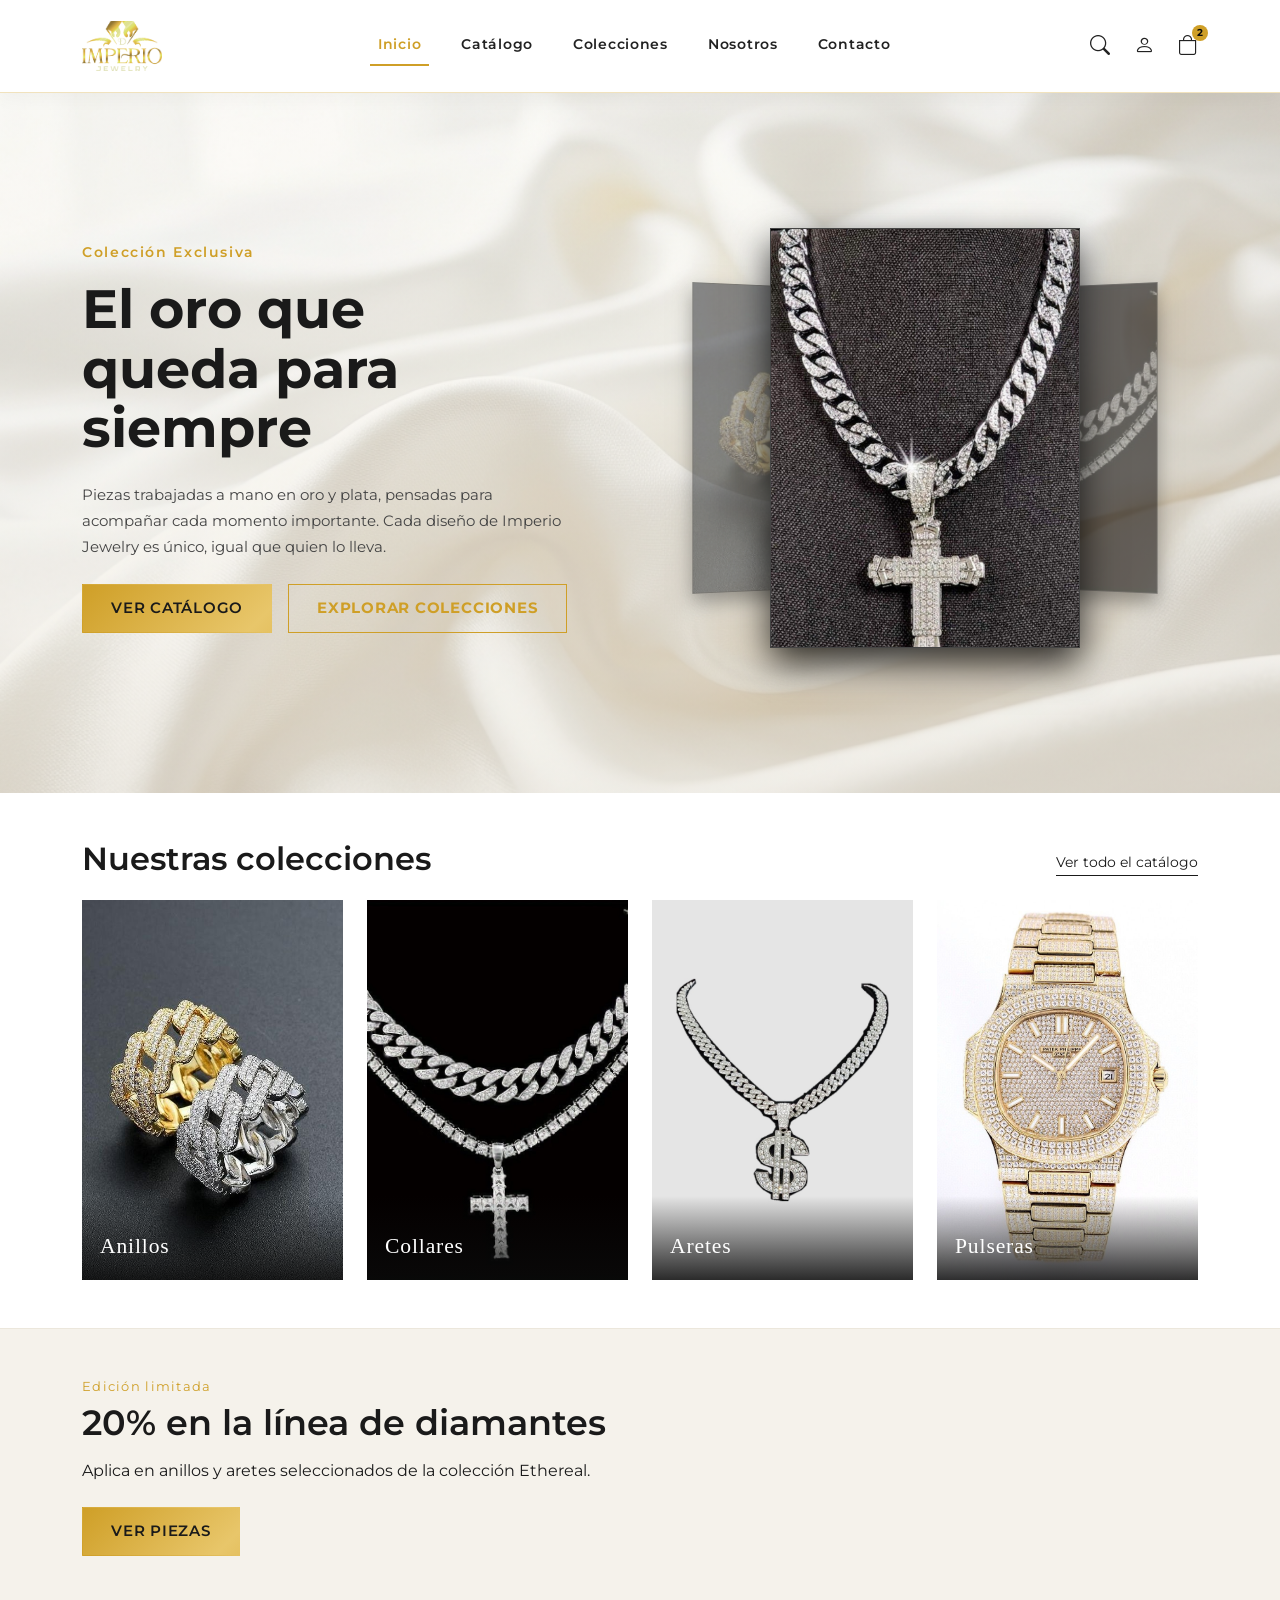
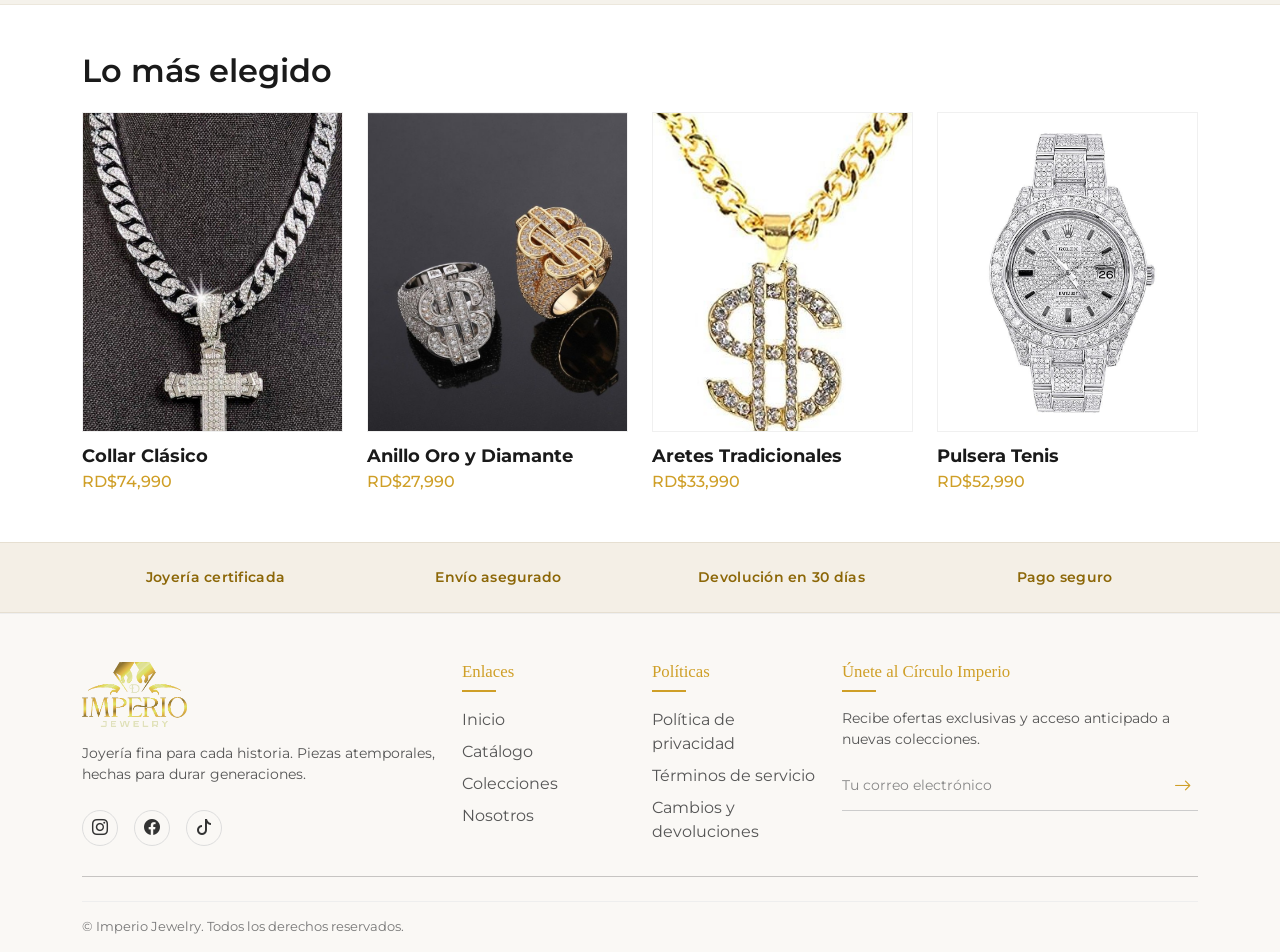
==== index.html @ 31da9b88 "Base" ====
<!DOCTYPE html>
<html lang="es">

<head>
  <meta charset="UTF-8">
  <meta name="viewport" content="width=device-width, initial-scale=1.0">
  <title>Imperio Jewelry</title>
  <link href="assets/css/lib/bootstrap/bootstrap.min.css" rel="stylesheet">
  <link href="https://cdn.jsdelivr.net/npm/bootstrap-icons@1.11.3/font/bootstrap-icons.min.css" rel="stylesheet">
  <link rel="preconnect" href="https://fonts.googleapis.com">
  <link
    href="https://fonts.googleapis.com/css2?family=Montserrat:wght@300;400;500;600&family=Playfair+Display:ital,wght@0,400;0,500;0,600;0,700;1,400;1,500;1,600&display=swap"
    rel="stylesheet">
  <link rel="stylesheet" href="css/estilos.css">
</head>

<body>

  <!-- NAVBAR -->
  <nav class="navbar navbar-expand-lg navbar-imperio py-3 fixed-top">
    <div class="container">
      <a class="navbar-brand d-flex align-items-center" href="index.html">
        <img src="img/logo-dorado.png" alt="Imperio Jewelry" class="logo-img">
      </a>
      <button class="navbar-toggler" type="button" data-bs-toggle="collapse" data-bs-target="#navImperio"
        aria-label="Abrir menú">
        <span class="navbar-toggler-icon"></span>
      </button>
      <div class="collapse navbar-collapse" id="navImperio">
        <ul class="navbar-nav mx-lg-auto gap-lg-4">
          <li class="nav-item"><a class="nav-link active" href="index.html">Inicio</a></li>
          <li class="nav-item"><a class="nav-link" href="catalogo.html">Catálogo</a></li>
          <li class="nav-item"><a class="nav-link" href="index.html#colecciones">Colecciones</a></li>
          <li class="nav-item"><a class="nav-link" href="nosotros.html">Nosotros</a></li>
          <li class="nav-item"><a class="nav-link" href="contacto.html">Contacto</a></li>
        </ul>
        <div class="d-flex align-items-center gap-4 iconos-nav mt-4 mt-lg-0">
          <a href="catalogo.html" aria-label="Buscar"><i class="bi bi-search"></i></a>
          <a href="login.html" data-bs-toggle="modal" data-bs-target="#modalCuenta" aria-label="Iniciar sesión"><i
              class="bi bi-person"></i></a>
          <a href="carrito.html" data-bs-toggle="offcanvas" data-bs-target="#offcanvasCarrito" aria-label="Carrito"
            class="position-relative">
            <i class="bi bi-bag"></i><span class="badge-carrito">2</span>
          </a>
        </div>
      </div>
    </div>
  </nav>

  <!-- HERO -->
  <header class="hero py-5">
    <div class="container">
      <div class="row align-items-center">
        <div class="col-lg-6">
          <p class="hero-eyebrow mb-3">Colección Exclusiva</p>
          <h1 class="hero-titulo mb-4">El oro que<br>queda para siempre</h1>
          <p class="hero-texto">Piezas trabajadas a mano en oro y plata, pensadas para acompañar cada momento
            importante. Cada diseño de Imperio Jewelry es único, igual que quien lo lleva.</p>
          <div class="d-flex gap-3 mt-4">
            <a href="catalogo.html" class="btn btn-imperio-dorado">Ver catálogo</a>
            <a href="#colecciones" class="btn btn-imperio-contorno">Explorar colecciones</a>
          </div>
        </div>
        <div class="col-lg-6 mt-5 mt-lg-0 text-center hero-images-wrapper">
          <img src="img/anillos-new.jpg" alt="Anillos Imperio" class="hero-img-side hero-img-left">
          <img src="img/collares-new.jpg" alt="Collares Imperio" class="hero-img-side hero-img-right">
          <img src="img/hero-new.jpg" alt="Pieza destacada Imperio Jewelry" class="hero-img-center">
        </div>
      </div>
    </div>
  </header>

  <!-- COLECCIONES -->
  <section id="colecciones" class="py-5">
    <div class="container">
      <div class="d-flex justify-content-between align-items-end mb-4 flex-wrap gap-2">
        <h2 class="titulo-seccion mb-0">Nuestras colecciones</h2>
        <a href="catalogo.html" class="enlace-ver-todo">Ver todo el catálogo</a>
      </div>
      <div class="row g-4">
        <div class="col-6 col-md-3">
          <a href="catalogo.html?categoria=anillos" class="bloque-coleccion d-block position-relative">
            <img src="img/anillos-new.jpg" alt="Anillos" class="img-fluid">
            <span>Anillos</span>
          </a>
        </div>
        <div class="col-6 col-md-3">
          <a href="catalogo.html?categoria=collares" class="bloque-coleccion d-block position-relative">
            <img src="img/collares-new.jpg" alt="Collares" class="img-fluid">
            <span>Collares</span>
          </a>
        </div>
        <div class="col-6 col-md-3">
          <a href="catalogo.html?categoria=aretes" class="bloque-coleccion d-block position-relative">
            <img src="img/aretes-new.jpg" alt="Aretes" class="img-fluid">
            <span>Aretes</span>
          </a>
        </div>
        <div class="col-6 col-md-3">
          <a href="catalogo.html?categoria=pulseras" class="bloque-coleccion d-block position-relative">
            <img src="img/pulseras-new.jpg" alt="Pulseras" class="img-fluid">
            <span>Pulseras</span>
          </a>
        </div>
      </div>
    </div>
  </section>

  <!-- BANNER OFERTA -->
  <section class="banner-oferta py-5">
    <div class="container">
      <div class="row align-items-center text-center text-lg-start">
        <div class="col-lg-7 mx-auto mx-lg-0">
          <p class="banner-eyebrow mb-2">Edición limitada</p>
          <h3 class="mb-3">20% en la línea de diamantes</h3>
          <p class="mb-4">Aplica en anillos y aretes seleccionados de la colección Ethereal.</p>
          <a href="catalogo.html?categoria=diamantes" class="btn btn-imperio-dorado">Ver piezas</a>
        </div>
      </div>
    </div>
  </section>

  <!-- DESTACADOS -->
  <section class="py-5">
    <div class="container">
      <h2 class="titulo-seccion mb-4">Lo más elegido</h2>
      <div class="row g-4">
        <div class="col-6 col-md-3">
          <a href="producto.html" class="item-producto d-block">
            <div class="item-producto-img-wrap">
              <img src="img/prod-collar-new.jpg" alt="Collar clásico" class="img-fluid">
            </div>
            <h4 class="mb-1">Collar Clásico</h4>
            <p class="precio mb-0">RD$74,990</p>
          </a>
        </div>
        <div class="col-6 col-md-3">
          <a href="producto.html" class="item-producto d-block">
            <div class="item-producto-img-wrap">
              <img src="img/prod-anillo-new.jpg" alt="Anillo oro y diamante" class="img-fluid">
            </div>
            <h4 class="mb-1">Anillo Oro y Diamante</h4>
            <p class="precio mb-0">RD$27,990</p>
          </a>
        </div>
        <div class="col-6 col-md-3">
          <a href="producto.html" class="item-producto d-block">
            <div class="item-producto-img-wrap">
              <img src="img/prod-aretes-new.jpg" alt="Aretes tradicionales" class="img-fluid">
            </div>
            <h4 class="mb-1">Aretes Tradicionales</h4>
            <p class="precio mb-0">RD$33,990</p>
          </a>
        </div>
        <div class="col-6 col-md-3">
          <a href="producto.html" class="item-producto d-block">
            <div class="item-producto-img-wrap">
              <img src="img/prod-pulsera-new.jpg" alt="Pulsera tenis" class="img-fluid">
            </div>
            <h4 class="mb-1">Pulsera Tenis</h4>
            <p class="precio mb-0">RD$52,990</p>
          </a>
        </div>
      </div>
    </div>
  </section>

  <!-- CONFIANZA -->
  <section class="franja-confianza py-4">
    <div class="container">
      <div class="row text-center g-3">
        <div class="col-6 col-md-3">Joyería certificada</div>
        <div class="col-6 col-md-3">Envío asegurado</div>
        <div class="col-6 col-md-3">Devolución en 30 días</div>
        <div class="col-6 col-md-3">Pago seguro</div>
      </div>
    </div>
  </section>

  <!-- FOOTER -->
  <footer class="pie-imperio pt-5 pb-3">
    <div class="container">
      <div class="row g-4">
        <div class="col-lg-4">
          <div class="footer-marca mb-3">
            <img src="img/logo-dorado.png" alt="Imperio Jewelry" class="footer-logo-img">
          </div>
          <p class="footer-texto">Joyería fina para cada historia. Piezas atemporales, hechas para durar generaciones.
          </p>
          <div class="d-flex gap-3 footer-redes mt-4">
            <a href="#" aria-label="Instagram"><i class="bi bi-instagram"></i></a>
            <a href="#" aria-label="Facebook"><i class="bi bi-facebook"></i></a>
            <a href="#" aria-label="TikTok"><i class="bi bi-tiktok"></i></a>
          </div>
        </div>
        <div class="col-6 col-lg-2">
          <h5>Enlaces</h5>
          <ul class="list-unstyled">
            <li class="mb-2"><a href="index.html">Inicio</a></li>
            <li class="mb-2"><a href="catalogo.html">Catálogo</a></li>
            <li class="mb-2"><a href="index.html#colecciones">Colecciones</a></li>
            <li class="mb-2"><a href="nosotros.html">Nosotros</a></li>
          </ul>
        </div>
        <div class="col-6 col-lg-2">
          <h5>Políticas</h5>
          <ul class="list-unstyled">
            <li class="mb-2"><a href="privacidad.html">Política de privacidad</a></li>
            <li class="mb-2"><a href="terminos.html">Términos de servicio</a></li>
            <li class="mb-2"><a href="cambios.html">Cambios y devoluciones</a></li>
          </ul>
        </div>
        <div class="col-lg-4">
          <h5>Únete al Círculo Imperio</h5>
          <p class="footer-texto">Recibe ofertas exclusivas y acceso anticipado a nuevas colecciones.</p>
          <form class="footer-newsletter d-flex mt-3" onsubmit="return false;">
            <input type="email" class="flex-grow-1" placeholder="Tu correo electrónico" aria-label="Correo electrónico">
            <button type="submit" aria-label="Suscribirse"><i class="bi bi-arrow-right"></i></button>
          </form>
        </div>
      </div>
      <hr class="my-4">
      <p class="footer-final mb-0">© Imperio Jewelry. Todos los derechos reservados.</p>
    </div>
  </footer>

  <!-- MODAL CUENTA DE CLIENTE -->
  <div class="modal fade modal-cuenta" id="modalCuenta" tabindex="-1" aria-labelledby="modalCuentaLabel"
    aria-hidden="true">
    <div class="modal-dialog modal-dialog-centered" style="max-width: 430px;">
      <div class="modal-content">
        <div class="modal-header d-flex justify-content-between align-items-center">
          <h5 class="titulo-cuenta" id="modalCuentaLabel">
            <i class="bi bi-person-circle me-2"></i>CUENTA DE CLIENTE
          </h5>
          <button type="button" class="btn-close" data-bs-dismiss="modal" aria-label="Cerrar"></button>
        </div>
        <div class="modal-body">
          <div class="tab-cuenta-switch">
            <button type="button" class="btn-switch active" id="tabBtnLogin"
              onclick="document.getElementById('formLogin').classList.remove('d-none'); document.getElementById('formRegistro').classList.add('d-none'); this.classList.add('active'); document.getElementById('tabBtnRegistro').classList.remove('active');">Iniciar
              Sesión</button>
            <button type="button" class="btn-switch" id="tabBtnRegistro"
              onclick="document.getElementById('formRegistro').classList.remove('d-none'); document.getElementById('formLogin').classList.add('d-none'); this.classList.add('active'); document.getElementById('tabBtnLogin').classList.remove('active');">Crear
              Cuenta</button>
          </div>

          <div id="formLogin">
            <button type="button" class="btn-google mb-3">
              <svg width="18" height="18" viewBox="0 0 24 24">
                <path fill="#4285F4"
                  d="M22.56 12.25c0-.78-.07-1.53-.2-2.25H12v4.26h5.92c-.26 1.37-1.04 2.53-2.21 3.31v2.77h3.57c2.08-1.92 3.28-4.74 3.28-8.09z" />
                <path fill="#34A853"
                  d="M12 23c2.97 0 5.46-.98 7.28-2.66l-3.57-2.77c-.98.66-2.23 1.06-3.71 1.06-2.86 0-5.29-1.93-6.16-4.53H2.18v2.84C3.99 20.53 7.7 23 12 23z" />
                <path fill="#FBBC05"
                  d="M5.84 14.09c-.22-.66-.35-1.36-.35-2.09s.13-1.43.35-2.09V7.06H2.18C1.43 8.55 1 10.22 1 12s.43 3.45 1.18 4.94l2.85-2.22.81-.63z" />
                <path fill="#EA4335"
                  d="M12 5.38c1.62 0 3.06.56 4.21 1.64l3.15-3.15C17.45 2.09 14.97 1 12 1 7.7 1 3.99 3.47 2.18 7.06l3.66 2.84c.87-2.6 3.3-4.52 6.16-4.52z" />
              </svg>
              CONTINUAR CON GOOGLE
            </button>

            <div class="divisor-cuenta">
              <span>o con tu correo electrónico</span>
            </div>

            <form onsubmit="return false;">
              <div class="mb-3">
                <label class="form-label-cuenta">Correo electrónico</label>
                <input type="email" class="input-cuenta" placeholder="ejemplo@correo.com">
              </div>
              <div class="mb-3">
                <label class="form-label-cuenta">Contraseña</label>
                <input type="password" class="input-cuenta" placeholder="Ingresa tu contraseña">
              </div>
              <div class="d-flex justify-content-between align-items-center mb-4">
                <div class="form-check">
                  <input class="form-check-input" type="checkbox" id="recordarSesion">
                  <label class="form-check-label" for="recordarSesion"
                    style="font-size: 0.8rem; color: #555;">Recordarme</label>
                </div>
                <a href="#" style="font-size: 0.8rem; color: var(--dorado);">¿Olvidaste tu contraseña?</a>
              </div>
              <button type="submit" class="btn-cuenta-accion mb-2">INICIAR SESIÓN EN MI CUENTA</button>
            </form>
          </div>

          <div id="formRegistro" class="d-none">
            <form onsubmit="return false;">
              <div class="mb-2">
                <label class="form-label-cuenta">Nombre completo</label>
                <input type="text" class="input-cuenta" placeholder="Nombre y Apellido">
              </div>
              <div class="mb-2">
                <label class="form-label-cuenta">Correo electrónico</label>
                <input type="email" class="input-cuenta" placeholder="ejemplo@correo.com">
              </div>
              <div class="mb-3">
                <label class="form-label-cuenta">Contraseña</label>
                <input type="password" class="input-cuenta" placeholder="Crea una contraseña">
              </div>
              <button type="submit" class="btn-cuenta-accion mb-2">CREAR MI CUENTA</button>
            </form>
          </div>

          <div class="aviso-login-requisito">
            <i class="bi bi-shield-check me-1 text-dark"></i>
            <strong>Acceso a pedidos:</strong> Puedes explorar el catálogo y armar tu bolsa libremente. Para confirmar y
            despachar tu pedido se requiere iniciar sesión.
          </div>
        </div>
      </div>
    </div>
  </div>

  <!-- CARRITO LATERAL -->
  <div class="offcanvas offcanvas-end offcanvas-carrito" tabindex="-1" id="offcanvasCarrito"
    aria-labelledby="offcanvasCarritoLabel">
    <div class="offcanvas-header">
      <h5 class="titulo-carrito" id="offcanvasCarritoLabel">
        <i class="bi bi-bag me-2"></i>MI BOLSA ( 2 )
      </h5>
      <button type="button" class="btn-close text-reset" data-bs-dismiss="offcanvas" aria-label="Cerrar"></button>
    </div>
    <div class="offcanvas-body">
      <div class="lista-items-carrito">
        <div class="item-carrito-fila">
          <img src="img/prod-anillo-new.jpg" alt="Anillo Hojas de Ginkgo" class="item-carrito-img">
          <div class="flex-grow-1">
            <div class="d-flex justify-content-between">
              <div class="item-carrito-categoria">Colección Real</div>
              <button class="btn-eliminar-item" aria-label="Eliminar"><i class="bi bi-trash"></i></button>
            </div>
            <div class="item-carrito-titulo">Anillo Hojas de Ginkgo</div>
            <div class="item-carrito-detalles">Talla: 7 | Oro Amarillo 18K</div>
            <div class="item-carrito-detalles">Ref: #IMP-811</div>
            <div class="d-flex justify-content-between align-items-center mt-2">
              <div class="item-carrito-precio">RD$27,990</div>
              <div class="btn-cantidad-caja">
                <button type="button">-</button>
                <span>1</span>
                <button type="button">+</button>
              </div>
            </div>
            <a href="producto.html" class="ver-detalle-enlace">👁 Ver detalles de la pieza</a>
          </div>
        </div>

        <div class="item-carrito-fila">
          <img src="img/prod-collar-new.jpg" alt="Collar Clásico" class="item-carrito-img">
          <div class="flex-grow-1">
            <div class="d-flex justify-content-between">
              <div class="item-carrito-categoria">Alta Joyería</div>
              <button class="btn-eliminar-item" aria-label="Eliminar"><i class="bi bi-trash"></i></button>
            </div>
            <div class="item-carrito-titulo">Collar Clásico</div>
            <div class="item-carrito-detalles">Largo: 45cm | Oro Amarillo 18K</div>
            <div class="item-carrito-detalles">Ref: #IMP-920</div>
            <div class="d-flex justify-content-between align-items-center mt-2">
              <div class="item-carrito-precio">RD$74,990</div>
              <div class="btn-cantidad-caja">
                <button type="button">-</button>
                <span>1</span>
                <button type="button">+</button>
              </div>
            </div>
            <a href="producto.html" class="ver-detalle-enlace">👁 Ver detalles de la pieza</a>
          </div>
        </div>
      </div>

      <div class="codigo-promo-caja">
        <input type="text" class="input-promo" placeholder="CÓDIGO DE CORTESÍA">
        <button type="button" class="btn-aplicar-promo">APLICAR</button>
      </div>

      <div class="border-top pt-3">
        <div class="resumen-totales-linea">
          <span>Subtotal</span>
          <span>RD$102,980</span>
        </div>
        <div class="resumen-totales-linea">
          <span>Envío asegurado</span>
          <span class="text-success fw-bold">Gratis</span>
        </div>
        <div class="resumen-totales-linea total-destacado">
          <span>Total</span>
          <span>RD$102,980</span>
        </div>

        <button type="button" class="btn-finalizar-pedido" data-bs-toggle="modal" data-bs-target="#modalCuenta"
          data-bs-dismiss="offcanvas">
          PROCEDER AL PEDIDO <i class="bi bi-arrow-right ms-1"></i>
        </button>
        <a href="catalogo.html" class="enlace-seguir-comprando" data-bs-dismiss="offcanvas">Continuar explorando
          piezas</a>
      </div>
    </div>
  </div>

  <script src="assets/js/lib/bootstrap/bootstrap.bundle.min.js"></script>
</body>

</html>
---- css/estilos.css ----
:root {
  --negro: #1a1a1a;
  --negro-suave: #2b2b2b;
  --dorado: #cf9f27;
  --dorado-claro: #d4af37;
  --blanco: #ffffff;
  --hueso: #f5f2eb;
  --gris-texto: #555555;
}

* {
  box-sizing: border-box;
}
body {
  font-family: 'Montserrat', sans-serif;
  color: var(--negro);
  background: #ffffff;
}

h1,
h2,
h3,
h4,
.marca-nombre,
.hero-titulo {
  color: #1a1a1a;
  font-size: clamp(2.1rem, 5vw, 3.4rem);
  line-height: 1.1;
  font-weight: 700;
  margin-bottom: 22px;
}

a {
  text-decoration: none;
}

/* Navbar Elegante Texturizado */
.navbar-imperio {
  background: #ffffff;
  padding: 10px 0;
  border-bottom: 1px solid rgba(207, 159, 39, 0.3);
  box-shadow: 0 4px 20px rgba(0, 0, 0, 0.04);
  position: fixed;
  top: 0;
  left: 0;
  right: 0;
  z-index: 1030;
}

.navbar-brand {
  display: flex;
  align-items: center;
  gap: 10px;
}

/* Logo Image Styling */
.logo-img {
  height: 50px;
  width: auto;
  object-fit: contain;
  filter: sepia(100%) hue-rotate(5deg) saturate(280%) brightness(0.93) contrast(88%);
}

.logo-img:hover {
  transform: scale(1.05);
}

.footer-logo-img {
  height: 65px;
  width: auto;
  object-fit: contain;
  filter: sepia(100%) hue-rotate(5deg) saturate(280%) brightness(0.93) contrast(88%);
}

.navbar-nav .nav-link {
  color: #222222;
  font-size: 0.9rem;
  font-weight: 600;
  letter-spacing: 0.05em;
}

.navbar-nav .nav-link.active,
.navbar-nav .nav-link:hover {
  color: var(--dorado);
  border-bottom: 2px solid var(--dorado);
}

.iconos-nav a {
  color: #222222;
  font-size: 1.25rem;
  position: relative;
  display: inline-flex;
}

.iconos-nav a:hover {
  color: var(--dorado);
}

.badge-carrito {
  position: absolute;
  top: -6px;
  right: -10px;
  background: var(--dorado);
  color: #0a0a0a;
  font-size: 0.6rem;
  font-weight: 700;
  border-radius: 50%;
  width: 16px;
  height: 16px;
  display: flex;
  align-items: center;
  justify-content: center;
}

.navbar-toggler {
  border-color: rgba(201, 162, 76, 0.4);
}

.navbar-toggler-icon {
  filter: invert(1);
}

/*  navbar fijo */
body {
  padding-top: 82px;
}

/* Hero */
.hero {
  background: #f6f3ed;
  background-image: linear-gradient(rgba(248, 245, 238, 0.45), rgba(240, 235, 224, 0.65)), url('../img/light_silk_bg.png');
  background-size: cover;
  background-position: center;
  color: #1a1a1a;
  padding: clamp(75px, 9.5vw, 115px) 0;
  min-height: 79vh;
  display: flex;
  align-items: center;
}

.hero-eyebrow {
  color: #cf9f27;
  letter-spacing: 0.12em;
  font-weight: 600;
  font-size: 0.85rem;
  margin-bottom: 14px;
}

.hero-titulo {
  color: #1a1a1a;
  font-size: clamp(2.1rem, 5vw, 3.4rem);
  line-height: 1.1;
  font-weight: 700;
  margin-bottom: 22px;
}

.hero-texto {
  color: #444444;
  max-width: 480px;
  line-height: 1.7;
  font-size: 0.95rem;
}

.hero-images-wrapper {
  position: relative;
  height: 480px;
  display: flex;
  align-items: center;
  justify-content: center;
  perspective: 1200px;
}

.hero-img-center {
  width: 100%;
  max-width: 310px;
  height: 420px;
  object-fit: cover;
  position: relative;
  z-index: 3;
  border: 1px solid #444;
  box-shadow: 0 15px 35px rgba(0, 0, 0, 0.8);
  transition: transform 0.6s cubic-bezier(0.2, 0.8, 0.2, 1);
}

.hero-img-side {
  width: 100%;
  max-width: 240px;
  height: 340px;
  object-fit: cover;
  position: absolute;
  z-index: 1;
  opacity: 0.55;
  border: 1px solid #333;
  box-shadow: 0 10px 20px rgba(0, 0, 0, 0.6);
  transition: all 0.6s cubic-bezier(0.2, 0.8, 0.2, 1);
  filter: brightness(0.65);
}

.hero-img-left {
  left: 0;
  transform: translateX(10%) translateZ(-150px) rotateY(20deg);
}

.hero-img-right {
  right: 0;
  transform: translateX(-10%) translateZ(-150px) rotateY(-20deg);
}

.hero-images-wrapper:hover .hero-img-left {
  transform: translateX(-5%) translateZ(-80px) rotateY(15deg);
  opacity: 0.85;
  filter: brightness(0.95);
}

.hero-images-wrapper:hover .hero-img-right {
  transform: translateX(5%) translateZ(-80px) rotateY(-15deg);
  opacity: 0.85;
  filter: brightness(0.95);
}

.hero-images-wrapper:hover .hero-img-center {
  transform: scale(1.06) translateZ(40px);
}

.hero-figura {
  width: 100%;
  max-width: 460px;
  max-height: 520px;
  object-fit: cover;
  display: block;
  margin: 0 auto;
  border: 1px solid #2a2a2a;
}

.hero-figura img {
  width: 100%;
  max-width: 480px;
  display: block;
  margin: 0 auto;
  border: 1px solid #2a2a2a;
}

.btn-imperio-dorado {
  background: linear-gradient(135deg, #cf9f27 0%, #e8c66a 50%, #cf9f27 100%);
  background-size: 200% auto;
  color: var(--negro);
  border-radius: 0;
  padding: 12px 28px;
  font-size: 0.95rem;
  letter-spacing: 0.05em;
  font-weight: 600;
  text-transform: uppercase;
  transition: all 0.3s ease;
}

.btn-imperio-dorado:hover {
  background-position: right center;
  color: var(--negro);
  box-shadow: 0 6px 20px rgba(207, 159, 39, 0.4);
  transform: translateY(-2px);
}

.btn-imperio-contorno {
  border: 1px solid var(--dorado);
  color: var(--dorado);
  border-radius: 0;
  padding: 12px 28px;
  font-size: 0.95rem;
  letter-spacing: 0.05em;
  font-weight: 700;
  background: transparent;
  transition: all 0.3s ease;
  text-transform: uppercase;
}

.btn-imperio-contorno:hover {
  background: rgba(255, 215, 0, 0.1);
  color: var(--dorado-claro);
  border-color: var(--dorado-claro);
  box-shadow: 0 4px 15px rgba(255, 215, 0, 0.15);
}

/* Colecciones */
.seccion-colecciones {
  padding: 80px 0 60px;
}

.titulo-seccion {
  font-size: 2rem;
  font-weight: 600;
  color: var(--negro);
}

.enlace-ver-todo {
  color: var(--negro);
  font-size: 0.9rem;
  border-bottom: 1px solid var(--negro);
  padding-bottom: 2px;
}

.enlace-ver-todo:hover {
  color: var(--dorado);
  border-color: var(--dorado);
}

.bloque-coleccion {
  display: block;
  position: relative;
  overflow: hidden;
  height: 380px;
  background: var(--negro-suave);
}

.bloque-coleccion img {
  width: 100%;
  height: 100%;
  object-fit: cover;
  display: block;
  transition: transform 0.4s ease;
}

.bloque-coleccion:hover img {
  transform: scale(1.05);
}

.bloque-coleccion span {
  position: absolute;
  bottom: 0;
  left: 0;
  right: 0;
  padding: 34px 18px 18px;
  background: linear-gradient(to top, rgba(10, 10, 10, 0.85) 0%, transparent 100%);
  color: var(--blanco);
  font-family: 'Cormorant Garamond', serif;
  font-size: 1.35rem;
  letter-spacing: 0.04em;
}

/* Banner oferta */
.banner-oferta {
  background: var(--hueso);
  padding: 70px 0;
  border-top: 1px solid #ece7dc;
  border-bottom: 1px solid #ece7dc;
}

.banner-eyebrow {
  color: var(--dorado);
  letter-spacing: 0.1em;
  font-size: 0.8rem;
}

.banner-oferta h3 {
  font-size: 2.2rem;
  font-weight: 600;
  color: var(--negro);
}

/* Destacados */
.seccion-destacados {
  padding: 70px 0;
}

.item-producto {
  display: block;
  color: var(--negro);
  transition: transform 0.25s ease;
}

.item-producto-img-wrap {
  position: relative;
  width: 100%;
  height: 320px;
  background: #fbfbfb;
  overflow: hidden;
  margin-bottom: 14px;
  border: 1px solid #f0f0f0;
}

.item-producto-img-wrap img {
  width: 100%;
  height: 100%;
  object-fit: cover;
  display: block;
  transition: transform 0.4s ease;
}

.item-producto:hover .item-producto-img-wrap img {
  transform: scale(1.05);
}

.item-producto img {
  width: 100%;
  height: 320px;
  object-fit: cover;
  display: block;
  margin-bottom: 14px;
  transition: transform 0.3s ease;
}

.item-producto:hover img {
  transform: scale(1.03);
}

.item-producto h4 {
  font-size: 1.15rem;
  margin-bottom: 4px;
}

.item-producto .precio {
  color: var(--dorado);
  font-weight: 500;
  margin: 0;
}

.item-producto:hover h4 {
  color: var(--dorado);
}

/* Confianza */
.franja-confianza {
  background: #f4efe6;
  color: #8c6708;
  font-weight: 600;
  padding: 24px 0;
  font-size: 0.85rem;
  letter-spacing: 0.02em;
  border-top: 1px solid #e6dfd1;
  border-bottom: 1px solid #e6dfd1;
}

/* Footer */
.pie-imperio {
  background: #faf8f5;
  color: #444444;
  padding: 60px 0 30px;
  border-top: 1px solid #eee;
}

.footer-marca {
  font-family: 'Cormorant Garamond', serif;
  font-size: 1.4rem;
  color: var(--blanco);
  display: flex;
  align-items: center;
  gap: 8px;
}

.footer-marca .marca-d {
  font-size: 1.8rem;
}

.footer-texto { color: #555; font-size: 0.9rem; }

.footer-redes {
  margin-top: 18px;
}

.footer-redes a { width: 36px; height: 36px; display: flex; align-items: center; justify-content: center; border: 1px solid #ddd; border-radius: 50%; color: #333; transition: all 0.3s; }

.footer-redes a:hover {
  border-color: var(--dorado);
  color: var(--dorado);
}

.pie-imperio h5 {
  font-family: 'Cormorant Garamond', serif;
  color: var(--dorado);
  font-size: 1.05rem;
  margin-bottom: 16px;
  position: relative;
  padding-bottom: 10px;
}

.pie-imperio h5::after {
  content: "";
  position: absolute;
  left: 0;
  bottom: 0;
  width: 34px;
  height: 2px;
  background: var(--dorado);
}

.pie-imperio ul {
  list-style: none;
  padding: 0;
  margin: 0;
}

.pie-imperio ul li {
  margin-bottom: 10px;
}

.pie-imperio ul li a { color: #555555; }

.pie-imperio ul li a:hover {
  color: var(--dorado);
}

.footer-newsletter { display: flex; border-bottom: 1px solid #ccc; padding-bottom: 5px; }

.footer-newsletter input {
  flex: 1;
  background: transparent;
  border: none;
  color: #222222;
  font-size: 0.9rem;
  padding: 8px 0;
}

.footer-newsletter input::placeholder { color: #888; }

.footer-newsletter input:focus {
  outline: none;
}

.footer-newsletter button {
  background: none;
  border: none;
  color: var(--dorado);
  font-size: 1.1rem;
}

.pie-imperio hr {
  border-color: #2a2a2a;
  margin: 30px 0 20px;
}

.footer-final { color: #777; font-size: 0.8rem; border-top: 1px solid #eee; padding-top: 15px; margin-top: 20px; }

/* Ajustes de pantalla */
@media (max-width: 991px) {
  .navbar-nav {
    margin-bottom: 8px;
  }

  .navbar-nav .nav-link {
  color: #222222;
  font-size: 0.9rem;
  font-weight: 600;
  letter-spacing: 0.05em;
}

  .iconos-nav {
    border-top: 1px solid #eee;
    padding-top: 16px;
  }
}

@media (max-width: 767px) {

  .seccion-colecciones,
  .seccion-destacados {
    padding: 50px 0 40px;
  }

  .banner-oferta {
    padding: 45px 0;
    text-align: center;
  }

  .banner-oferta h3 {
    font-size: 1.6rem;
  }

  .titulo-seccion {
    font-size: 1.5rem;
  }

  .franja-confianza .col-6 {
    font-size: 0.75rem;
  }
}

/* Modal Cuenta de Cliente */
.modal-cuenta .modal-content {
  border: 1px solid #e0e0e0;
  border-radius: 8px;
  box-shadow: 0 20px 45px rgba(0, 0, 0, 0.15);
  background: var(--blanco);
  padding: 24px;
}

.modal-cuenta .modal-header {
  border-bottom: none;
  padding: 0 0 16px 0;
  align-items: center;
}

.titulo-cuenta {
  font-family: 'Cormorant Garamond', serif;
  font-size: 1.45rem;
  color: var(--negro);
  margin: 0;
  letter-spacing: 0.05em;
  display: inline-block;
  border-bottom: 2px solid var(--dorado);
  padding-bottom: 4px;
}

.modal-cuenta .modal-body {
  padding: 8px 0 0 0;
}

.tab-cuenta-switch {
  background: #f1f1f1;
  border-radius: 6px;
  padding: 4px;
  display: flex;
  margin-bottom: 20px;
}

.tab-cuenta-switch .btn-switch {
  flex: 1;
  border: none;
  background: transparent;
  padding: 8px 0;
  font-size: 0.85rem;
  font-weight: 500;
  color: #666;
  border-radius: 4px;
  transition: all 0.2s ease;
}

.tab-cuenta-switch .btn-switch.active {
  background: var(--blanco);
  color: var(--negro);
  box-shadow: 0 2px 6px rgba(0, 0, 0, 0.08);
}

.btn-google {
  width: 100%;
  border: 1px solid #e0e0e0;
  background: var(--blanco);
  padding: 10px;
  font-size: 0.82rem;
  font-weight: 600;
  letter-spacing: 0.04em;
  border-radius: 6px;
  color: #333;
  display: flex;
  align-items: center;
  justify-content: center;
  gap: 10px;
  transition: background 0.2s ease;
}

.btn-google:hover {
  background: #f9f9f9;
}

.divisor-cuenta {
  position: relative;
  text-align: center;
  margin: 20px 0;
}

.divisor-cuenta::before {
  content: "";
  position: absolute;
  top: 50%;
  left: 0;
  right: 0;
  height: 1px;
  background: #e6e6e6;
}

.divisor-cuenta span {
  position: relative;
  background: var(--blanco);
  padding: 0 12px;
  font-size: 0.75rem;
  color: #888;
}

.form-label-cuenta {
  font-size: 0.8rem;
  font-weight: 500;
  color: var(--negro);
  margin-bottom: 6px;
}

.input-cuenta {
  background: #f8f8f8;
  border: 1px solid #e4e4e4;
  border-radius: 6px;
  padding: 10px 14px;
  font-size: 0.88rem;
  width: 100%;
  color: var(--negro);
}

.input-cuenta:focus {
  outline: none;
  border-color: var(--negro);
  background: var(--blanco);
}

.btn-cuenta-accion {
  background: var(--negro);
  color: var(--blanco);
  border: none;
  width: 100%;
  padding: 13px;
  font-size: 0.85rem;
  font-weight: 600;
  letter-spacing: 0.06em;
  border-radius: 6px;
  text-transform: uppercase;
  transition: background 0.2s ease, color 0.2s ease;
}

.btn-cuenta-accion:hover {
  background: var(--dorado);
  color: var(--negro);
}

.aviso-login-requisito {
  background: #fbf9f4;
  border: 1px solid #ede5d4;
  border-left: 3px solid var(--dorado);
  padding: 12px 14px;
  font-size: 0.78rem;
  color: #555;
  border-radius: 4px;
  margin-top: 16px;
  line-height: 1.5;
}

/* Carrito Tema Oscuro Elegante */
.offcanvas-carrito {
  width: 100% !important;
  max-width: 440px !important;
  background: #fdfdfd !important;
  color: #1a1a1a !important;
  border-left: 1px solid #eae5db !important;
  box-shadow: -8px 0 30px rgba(0, 0, 0, 0.06) !important;
}

.offcanvas-carrito .btn-close { filter: none; }

.offcanvas-carrito .offcanvas-header {
  border-bottom: 1.5px solid rgba(207, 159, 39, 0.5);
  padding: 20px 24px;
}

.titulo-carrito {
  font-family: 'Playfair Display', serif;
  font-size: 1.35rem;
  margin: 0;
  letter-spacing: 0.03em;
  color: #1a1a1a;
  display: inline-block;
  border-bottom: 2px solid #cf9f27;
  padding-bottom: 2px;
}

.offcanvas-carrito .offcanvas-body {
  padding: 20px 24px;
  display: flex;
  flex-direction: column;
}

.lista-items-carrito {
  flex-grow: 1;
  overflow-y: auto;
}

.item-carrito-fila {
  display: flex;
  gap: 15px;
  padding-bottom: 18px;
  margin-bottom: 18px;
  border-bottom: 1.5px solid rgba(207, 159, 39, 0.5);
}

.item-carrito-img {
  width: 78px;
  height: 94px;
  object-fit: cover;
  border-radius: 4px;
  border: 1px solid #eee;
  flex-shrink: 0;
}

.item-carrito-categoria {
  font-size: 0.68rem;
  letter-spacing: 0.1em;
  text-transform: uppercase;
  color: #cf9f27;
  font-weight: 600;
}

.item-carrito-titulo { color: #1a1a1a; font-size: 1rem; font-weight: 600; font-family: 'Playfair Display', serif; margin-bottom: 4px; }

.item-carrito-detalles { color: #666; font-size: 0.8rem; margin-bottom: 2px; }

.item-carrito-precio {
  font-weight: 700;
  color: #cf9f27;
  font-size: 0.95rem;
}

.btn-cantidad-caja {
  display: inline-flex;
  align-items: center;
  border: 1px solid #e2ded6;
  border-radius: 4px;
  background: #f9f8f6;
}

.btn-cantidad-caja button {
  background: none;
  border: none;
  color: #1a1a1a;
  width: 28px;
  height: 28px;
  display: inline-flex;
  align-items: center;
  justify-content: center;
  font-size: 0.9rem;
  font-weight: 600;
  cursor: pointer;
  transition: all 0.2s ease;
}

.btn-cantidad-caja span {
  padding: 0 10px;
  font-size: 0.85rem;
  font-weight: 600;
  color: #1a1a1a;
}

.btn-eliminar-item {
  background: none;
  border: none;
  color: #888888;
  cursor: pointer;
  padding: 0;
  transition: color 0.2s;
}

.btn-eliminar-item:hover {
  color: #ff5555;
}

.ver-detalle-enlace { display: inline-block; font-size: 0.75rem; color: #888; text-decoration: underline; margin-top: 10px; transition: color 0.2s; }

.ver-detalle-enlace:hover {
  color: var(--dorado-brillante, #d4af37);
}

.codigo-promo-caja {
  display: flex;
  gap: 8px;
  margin: 16px 0;
}

.input-promo {
  flex-grow: 1;
  background: #f9f8f6;
  border: 1px solid #e2ded6;
  border-radius: 4px;
  padding: 8px 12px;
  font-size: 0.78rem;
  text-transform: uppercase;
  color: #1a1a1a;
}

.input-promo::placeholder {
  color: #777777;
}

.btn-aplicar-promo {
  background: #cf9f27;
  color: #ffffff;
  border: none;
  padding: 8px 18px;
  border-radius: 4px;
  font-size: 0.75rem;
  font-weight: 700;
  letter-spacing: 0.05em;
  cursor: pointer;
  transition: background 0.2s;
}

.btn-aplicar-promo:hover {
  background: #f5eaaf;
}

.resumen-totales-linea {
  display: flex;
  justify-content: space-between;
  font-size: 0.85rem;
  margin-bottom: 6px;
  color: #555555;
}

.resumen-totales-linea.total-destacado {
  font-size: 1.1rem;
  font-weight: 700;
  color: #1a1a1a;
  margin-top: 10px;
  padding-top: 10px;
  border-top: 1.5px solid rgba(207, 159, 39, 0.5);
}

.btn-finalizar-pedido {
  background: linear-gradient(135deg, #d4af37 0%, #b89320 100%);
  color: #000000;
  border: none;
  width: 100%;
  padding: 14px;
  font-size: 0.88rem;
  font-weight: 700;
  letter-spacing: 0.06em;
  border-radius: 4px;
  text-transform: uppercase;
  display: flex;
  align-items: center;
  justify-content: center;
  gap: 8px;
  margin-top: 14px;
  transition: all 0.2s ease;
}

.btn-finalizar-pedido:hover {
  background: linear-gradient(135deg, #f5eaaf 0%, #d4af37 100%);
  color: #000000;
  box-shadow: 0 4px 15px rgba(212, 175, 55, 0.4);
}

.enlace-seguir-comprando {
  text-align: center;
  font-size: 0.8rem;
  color: #555555;
  text-decoration: underline;
  display: block;
  margin-top: 12px;
}

.enlace-seguir-comprando:hover {
  color: var(--dorado-brillante, #d4af37);
}

/* Detalle de Producto */
.migas-imperio {
  font-size: 0.82rem;
  color: #777;
  margin-bottom: 24px;
}

.migas-imperio a {
  color: #555;
}

.migas-imperio a:hover {
  color: var(--dorado);
}

.contenedor-img-detalle {
  position: relative;
  border: 1px solid #eee;
  background: #fbfbfb;
  width: 100%;
  height: 560px;
  overflow: hidden;
}

.img-detalle-principal {
  width: 100%;
  height: 100%;
  object-fit: cover;
  display: block;
}

.badge-flotante-joya {
  position: absolute;
  top: 14px;
  left: 14px;
  display: flex;
  flex-direction: column;
  gap: 6px;
  z-index: 2;
}

.badge-flotante-joya span {
  font-size: 0.68rem;
  font-weight: 600;
  letter-spacing: 0.08em;
  padding: 4px 10px;
  text-transform: uppercase;
}

.badge-negro {
  background: var(--negro);
  color: var(--blanco);
}

.badge-dorado-outline {
  background: rgba(255, 255, 255, 0.92);
  border: 1px solid var(--dorado);
  color: var(--dorado);
}

.fila-miniaturas {
  display: flex;
  gap: 12px;
  margin-top: 14px;
}

.miniatura-joya {
  width: 80px;
  height: 95px;
  object-fit: cover;
  border: 1px solid #ddd;
  border-radius: 3px;
  cursor: pointer;
  opacity: 0.75;
  transition: all 0.2s ease;
}

.miniatura-joya.activa,
.miniatura-joya:hover {
  opacity: 1;
  border: 2px solid var(--negro);
}

.detalle-eyebrow {
  color: var(--dorado);
  font-size: 0.78rem;
  letter-spacing: 0.12em;
  text-transform: uppercase;
  font-weight: 500;
  margin-bottom: 6px;
}

.detalle-titulo {
  font-size: clamp(2rem, 3.5vw, 2.7rem);
  line-height: 1.1;
  color: var(--negro);
  margin-bottom: 8px;
}

.resenas-calificacion {
  display: flex;
  align-items: center;
  gap: 8px;
  font-size: 0.85rem;
  margin-bottom: 16px;
}

.estrellas-joya {
  color: var(--dorado);
  font-size: 0.95rem;
}

.detalle-precio {
  font-size: 1.85rem;
  font-weight: 600;
  color: var(--negro);
  margin-bottom: 16px;
}

.caja-info-reserva {
  border: 1px solid #ebe5d7;
  border-left: 3px solid var(--dorado);
  background: #faf8f4;
  padding: 14px 16px;
  border-radius: 4px;
  margin-bottom: 20px;
}

.caja-info-reserva-titulo {
  font-size: 0.8rem;
  font-weight: 600;
  letter-spacing: 0.05em;
  text-transform: uppercase;
  color: var(--negro);
  margin-bottom: 4px;
  display: flex;
  align-items: center;
  gap: 6px;
}

.caja-info-reserva-texto {
  font-size: 0.82rem;
  color: #555;
  margin: 0;
  line-height: 1.5;
}

.detalle-descripcion {
  color: #444;
  font-size: 0.92rem;
  line-height: 1.7;
  margin-bottom: 24px;
}

.selector-titulo {
  font-size: 0.85rem;
  font-weight: 600;
  color: var(--negro);
  margin-bottom: 8px;
}

.btn-opcion-metal {
  border: 1px solid #dcdcdc;
  background: var(--blanco);
  color: #333;
  padding: 8px 16px;
  font-size: 0.82rem;
  border-radius: 4px;
  margin-right: 8px;
  margin-bottom: 8px;
  cursor: pointer;
  transition: all 0.2s ease;
}

.btn-opcion-metal.active {
  background: var(--negro);
  color: var(--blanco);
  border-color: var(--negro);
}

.btn-opcion-talla {
  width: 44px;
  height: 44px;
  border: 1px solid #dcdcdc;
  background: var(--blanco);
  color: #333;
  font-size: 0.88rem;
  font-weight: 500;
  display: inline-flex;
  align-items: center;
  justify-content: center;
  border-radius: 4px;
  margin-right: 8px;
  cursor: pointer;
  transition: all 0.2s ease;
}

.btn-opcion-talla.active {
  background: var(--negro);
  color: var(--blanco);
  border-color: var(--negro);
}

.btn-anadir-bolsa {
  background: var(--negro);
  color: var(--blanco);
  border: none;
  padding: 14px 28px;
  font-size: 0.88rem;
  font-weight: 600;
  letter-spacing: 0.05em;
  border-radius: 4px;
  text-transform: uppercase;
  display: inline-flex;
  align-items: center;
  justify-content: center;
  gap: 8px;
  transition: all 0.2s ease;
}

.btn-anadir-bolsa:hover {
  background: var(--dorado);
  color: var(--negro);
}

.btn-comprar-directo {
  border: 1px solid var(--negro);
  background: var(--blanco);
  color: var(--negro);
  padding: 14px 28px;
  font-size: 0.88rem;
  font-weight: 600;
  letter-spacing: 0.05em;
  border-radius: 4px;
  text-transform: uppercase;
  display: inline-flex;
  align-items: center;
  justify-content: center;
  gap: 8px;
  transition: all 0.2s ease;
}

.btn-comprar-directo:hover {
  background: var(--negro);
  color: var(--blanco);
}

.acordeon-imperio .accordion-item {
  border: none;
  border-bottom: 1px solid #e9e9e9;
  border-radius: 0 !important;
}

.acordeon-imperio .accordion-button {
  padding: 16px 0;
  font-family: 'Cormorant Garamond', serif;
  font-size: 1.15rem;
  font-weight: 600;
  color: var(--negro);
  background: transparent;
  box-shadow: none !important;
}

.acordeon-imperio .accordion-body {
  padding: 0 0 18px 0;
  font-size: 0.88rem;
  color: #555;
  line-height: 1.6;
}

/* Filtros Catálogo */
.filtro-categoria-btn {
  border: 1px solid #d5d5d5;
  background: var(--blanco);
  color: #333;
  padding: 8px 18px;
  font-size: 0.85rem;
  border-radius: 30px;
  cursor: pointer;
  transition: all 0.2s ease;
}

.filtro-categoria-btn.active {
  background: var(--negro);
  color: var(--blanco);
  border-color: var(--negro);
}

/* Ajustes de responsive para Hero Images */
@media (max-width: 991px) {
  .hero-images-wrapper {
    height: 380px;
  }

  .hero-img-center {
    max-width: 250px;
    height: 340px;
  }

  .hero-img-side {
    max-width: 200px;
    height: 280px;
  }

  .hero-img-left {
    transform: translateX(10%) translateZ(-100px) rotateY(15deg);
  }

  .hero-img-right {
    transform: translateX(-10%) translateZ(-100px) rotateY(-15deg);
  }
}

@media (max-width: 575px) {
  .hero-images-wrapper {
    height: 300px;
  }

  .hero-img-center {
    max-width: 180px;
    height: 260px;
  }

  .hero-img-side {
    max-width: 140px;
    height: 210px;
  }

  .hero-img-left {
    left: 5%;
    transform: translateX(0%) translateZ(-80px) rotateY(15deg);
  }

  .hero-img-right {
    right: 5%;
    transform: translateX(0%) translateZ(-80px) rotateY(-15deg);
  }
}
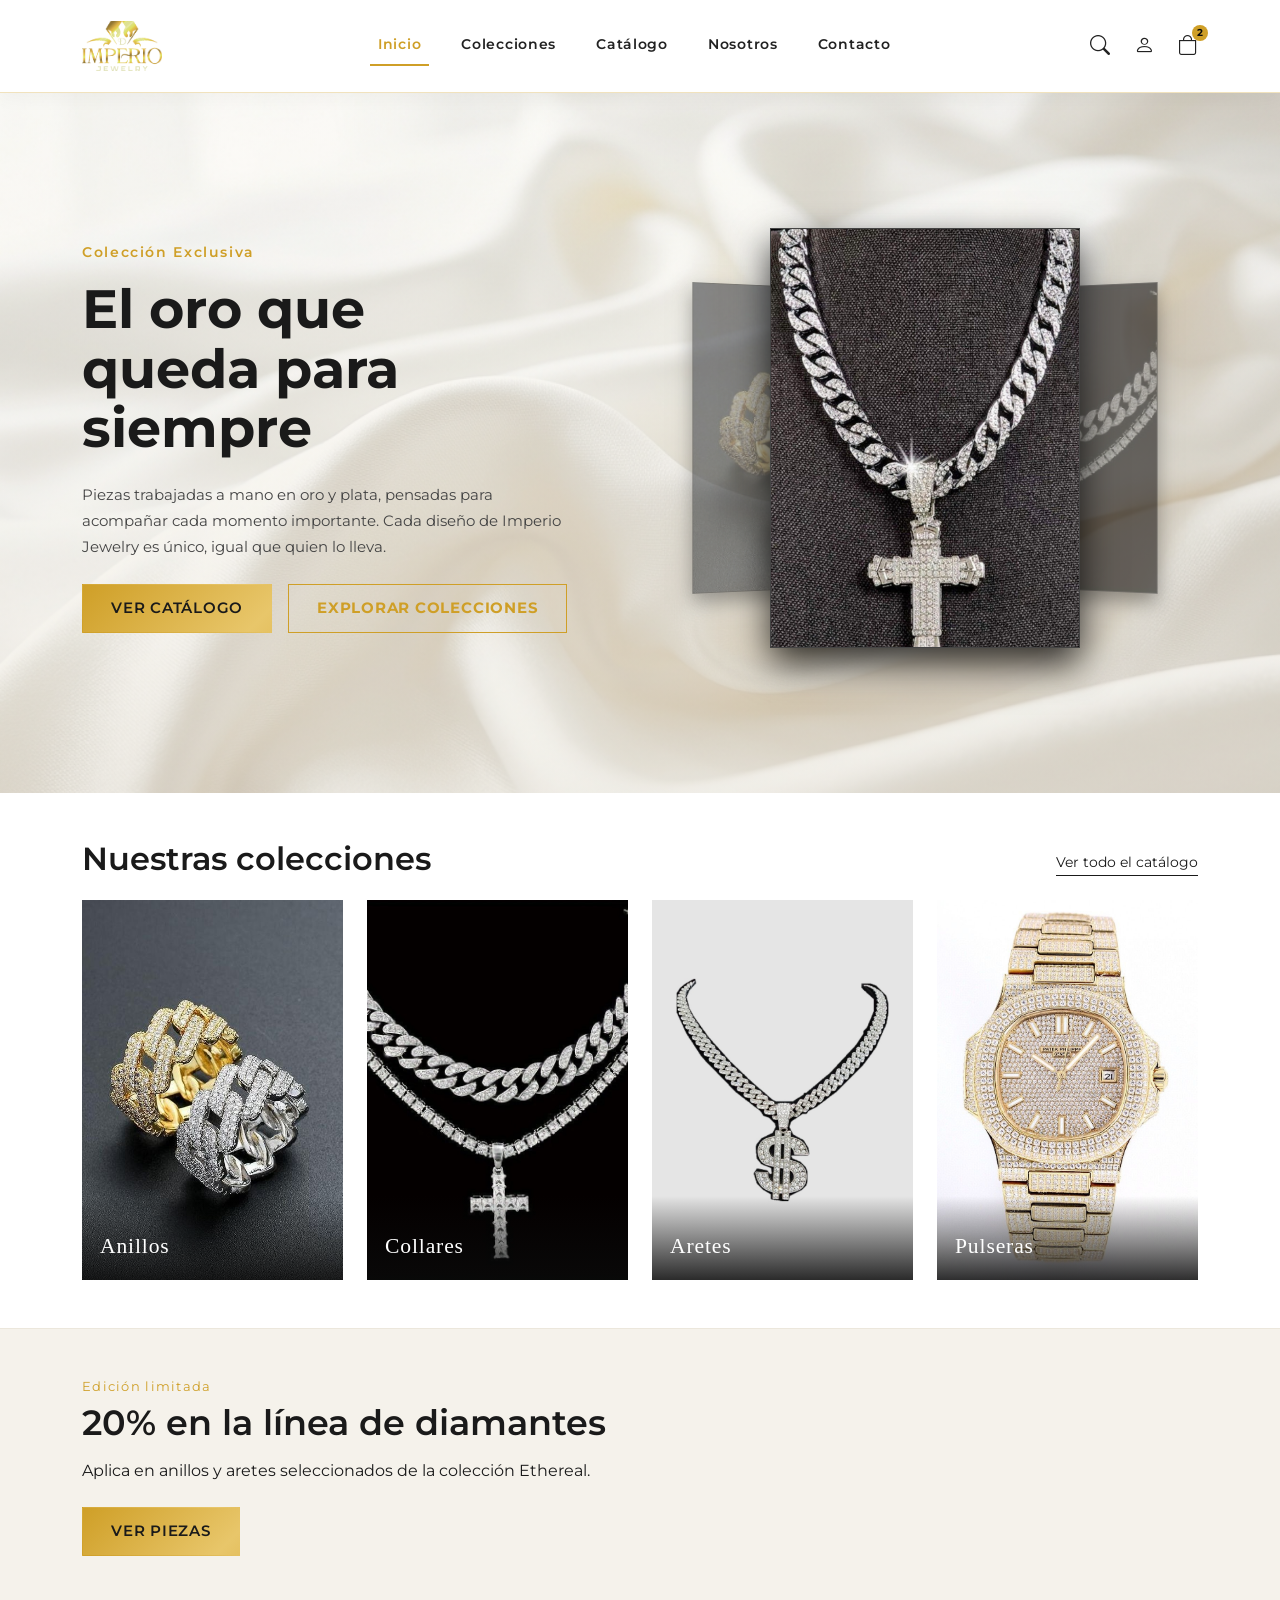
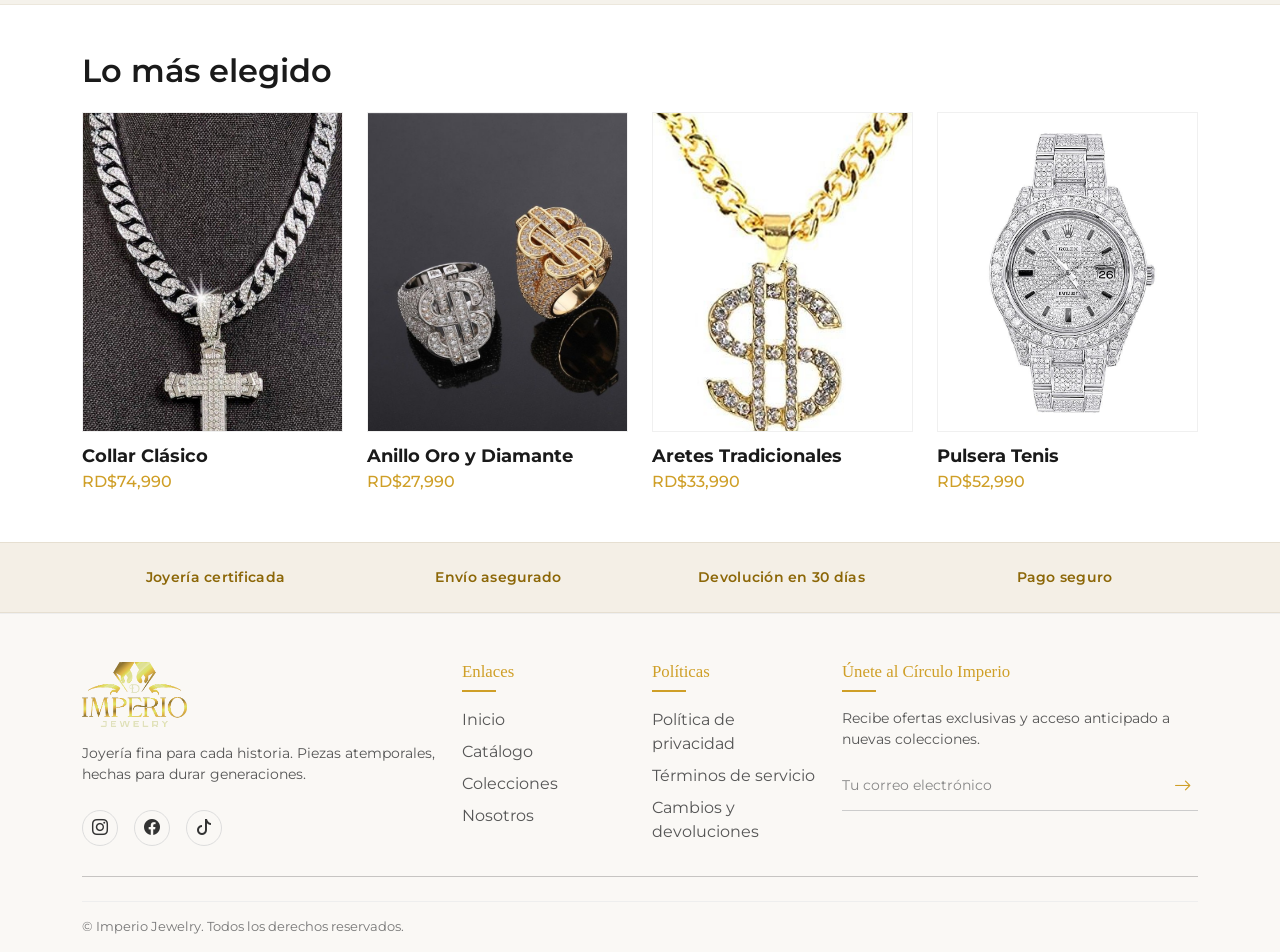
==== commit ab33edaa: "fix" ====
--- a/index.html
+++ b/index.html
@@ -29,8 +29,8 @@
       <div class="collapse navbar-collapse" id="navImperio">
         <ul class="navbar-nav mx-lg-auto gap-lg-4">
           <li class="nav-item"><a class="nav-link active" href="index.html">Inicio</a></li>
+          <li class="nav-item"><a class="nav-link" href="index.html#colecciones">Colecciones</a></li>
           <li class="nav-item"><a class="nav-link" href="catalogo.html">Catálogo</a></li>
-          <li class="nav-item"><a class="nav-link" href="index.html#colecciones">Colecciones</a></li>
           <li class="nav-item"><a class="nav-link" href="nosotros.html">Nosotros</a></li>
           <li class="nav-item"><a class="nav-link" href="contacto.html">Contacto</a></li>
         </ul>
@@ -401,9 +401,4 @@
   <script src="assets/js/lib/bootstrap/bootstrap.bundle.min.js"></script>
 </body>
 
-</html>
-
-
-
-
-
+</html>
--- a/css/estilos.css
+++ b/css/estilos.css
@@ -741,7 +741,7 @@
 .offcanvas-carrito .btn-close { filter: none; }
 
 .offcanvas-carrito .offcanvas-header {
-  border-bottom: 1.5px solid rgba(207, 159, 39, 0.5);
+  border-bottom: 1px solid rgba(207, 159, 39, 0.25);
   padding: 20px 24px;
 }
 
@@ -772,7 +772,7 @@
   gap: 15px;
   padding-bottom: 18px;
   margin-bottom: 18px;
-  border-bottom: 1.5px solid rgba(207, 159, 39, 0.5);
+  border-bottom: 1px solid rgba(207, 159, 39, 0.22);
 }
 
 .item-carrito-img {
@@ -903,7 +903,7 @@
   color: #1a1a1a;
   margin-top: 10px;
   padding-top: 10px;
-  border-top: 1.5px solid rgba(207, 159, 39, 0.5);
+  border-top: 1px solid rgba(207, 159, 39, 0.25);
 }
 
 .btn-finalizar-pedido {
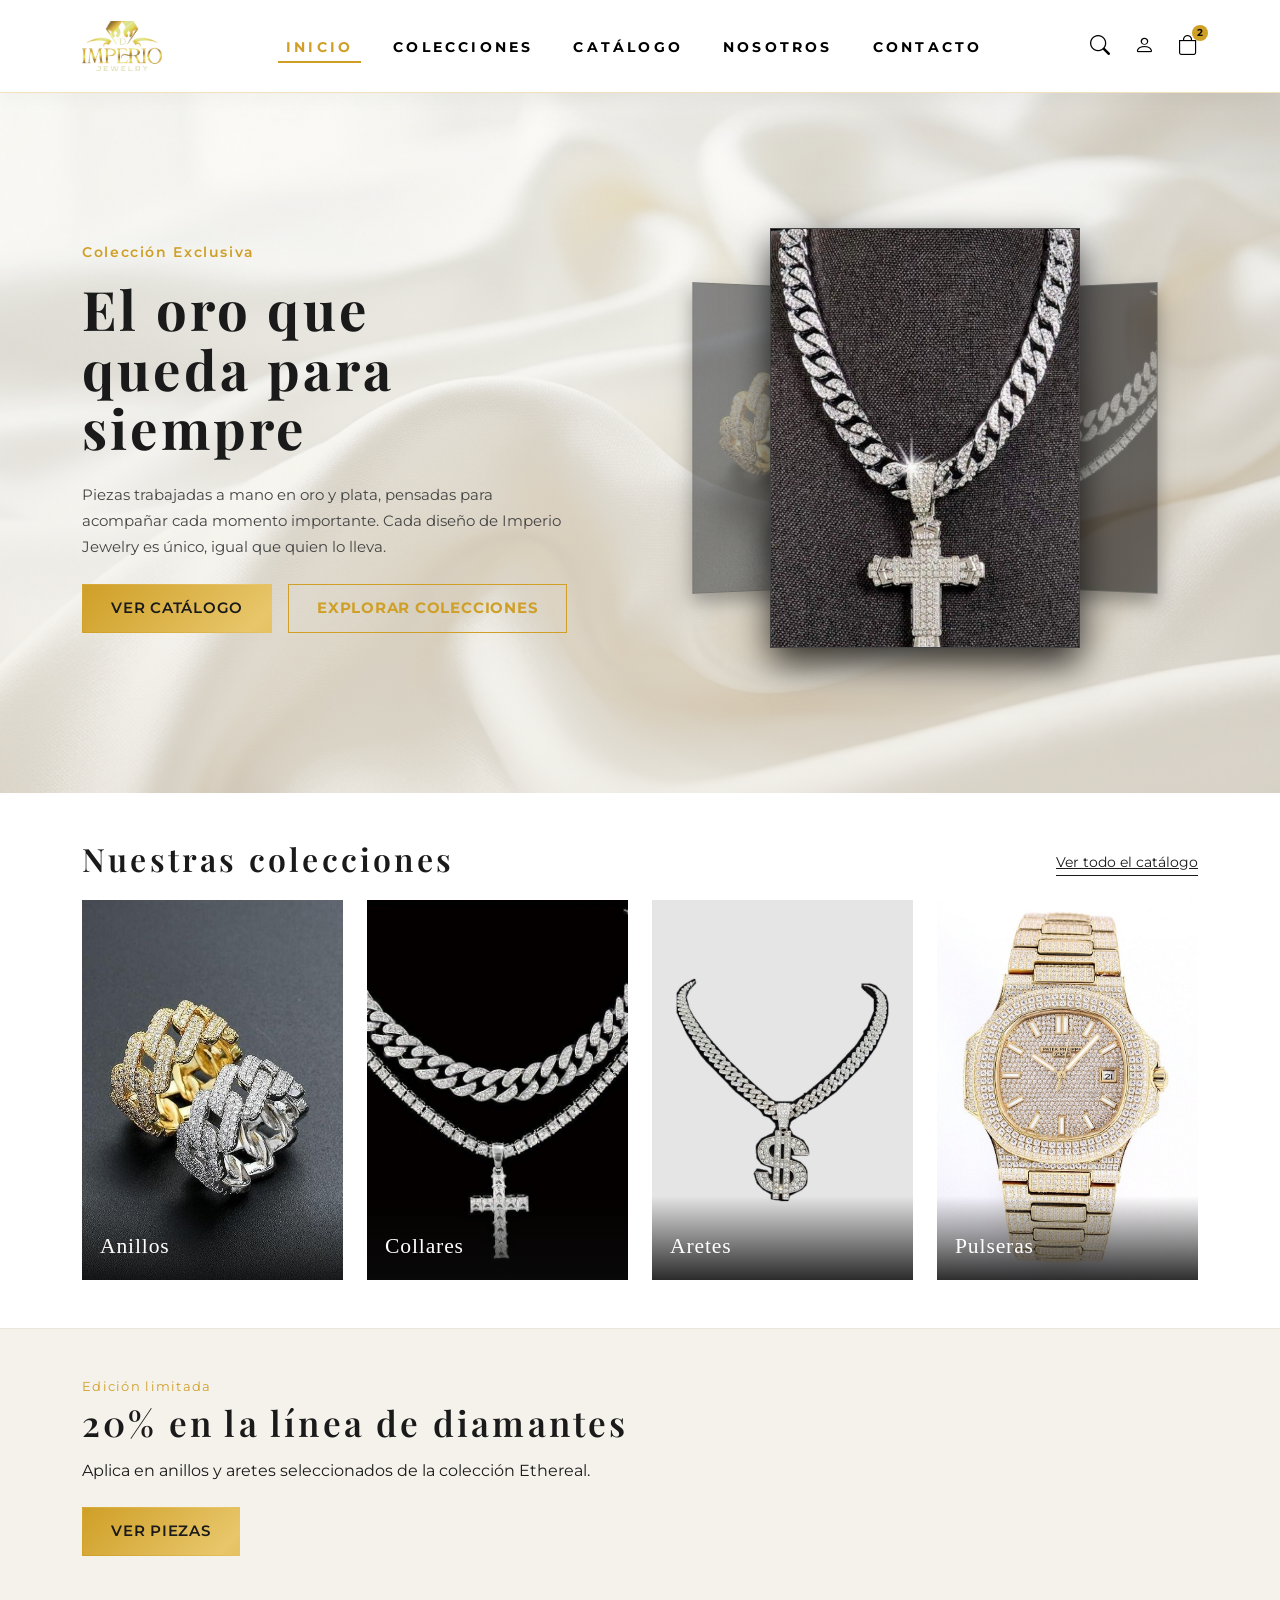
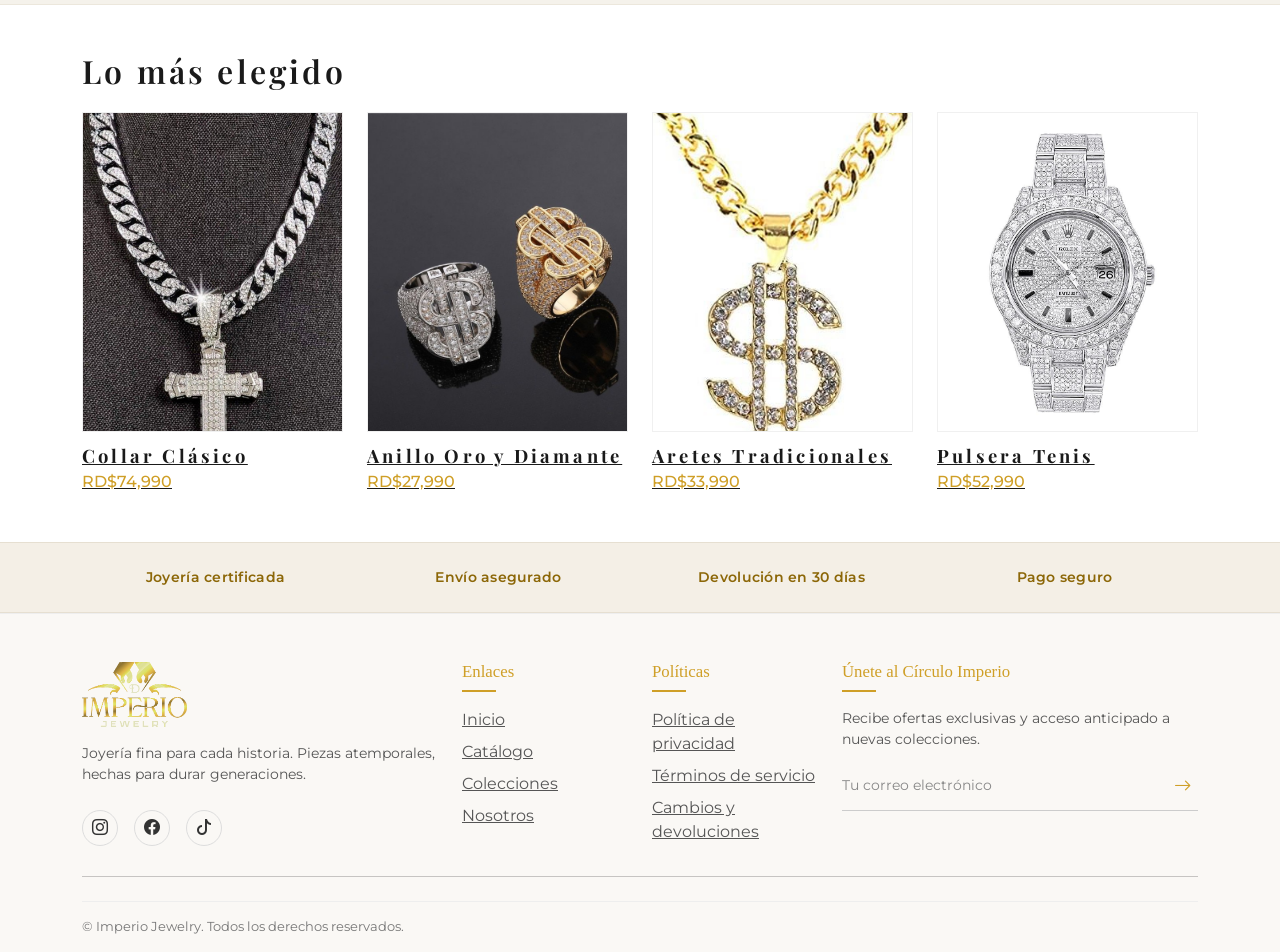
==== commit 321c95a5: "Fix" ====
--- a/index.html
+++ b/index.html
@@ -22,11 +22,37 @@
       <a class="navbar-brand d-flex align-items-center" href="index.html">
         <img src="img/logo-dorado.png" alt="Imperio Jewelry" class="logo-img">
       </a>
-      <button class="navbar-toggler" type="button" data-bs-toggle="collapse" data-bs-target="#navImperio"
+      <button class="navbar-toggler" type="button" data-bs-toggle="offcanvas" data-bs-target="#offcanvasNavImperio"
         aria-label="Abrir menú">
         <span class="navbar-toggler-icon"></span>
       </button>
-      <div class="collapse navbar-collapse" id="navImperio">
+      <div class="offcanvas offcanvas-start d-lg-none" tabindex="-1" id="offcanvasNavImperio">
+        <div class="offcanvas-header">
+          <a href="index.html"><img src="img/logo-dorado.png" alt="Imperio Jewelry" class="logo-img"></a>
+          <button type="button" class="btn-close" data-bs-dismiss="offcanvas" aria-label="Cerrar"></button>
+        </div>
+        <div class="offcanvas-body">
+          <ul class="navbar-nav gap-1">
+            <li class="nav-item"><a class="nav-link active" href="index.html">Inicio</a></li>
+            <li class="nav-item"><a class="nav-link" href="index.html#colecciones">Colecciones</a></li>
+            <li class="nav-item"><a class="nav-link" href="catalogo.html">Catálogo</a></li>
+            <li class="nav-item"><a class="nav-link" href="nosotros.html">Nosotros</a></li>
+            <li class="nav-item"><a class="nav-link" href="contacto.html">Contacto</a></li>
+          </ul>
+          <hr>
+          <div class="d-flex align-items-center gap-4 iconos-nav">
+            <a href="catalogo.html" aria-label="Buscar"><i class="bi bi-search"></i></a>
+            <a href="login.html" data-bs-toggle="modal" data-bs-target="#modalCuenta" aria-label="Iniciar sesión"><i
+                class="bi bi-person"></i></a>
+            <a href="carrito.html" data-bs-toggle="offcanvas" data-bs-target="#offcanvasCarrito" aria-label="Carrito"
+              class="position-relative">
+              <i class="bi bi-bag"></i><span class="badge-carrito">2</span>
+            </a>
+          </div>
+        </div>
+      </div>
+      <!-- Desktop nav (hidden on mobile) -->
+      <div class="collapse navbar-collapse d-none d-lg-flex" id="navImperio">
         <ul class="navbar-nav mx-lg-auto gap-lg-4">
           <li class="nav-item"><a class="nav-link active" href="index.html">Inicio</a></li>
           <li class="nav-item"><a class="nav-link" href="index.html#colecciones">Colecciones</a></li>
@@ -342,7 +368,7 @@
                 <button type="button">+</button>
               </div>
             </div>
-            <a href="producto.html" class="ver-detalle-enlace">👁 Ver detalles de la pieza</a>
+            <a href="producto.html" class="ver-detalle-enlace"> Ver detalles de la pieza</a>
           </div>
         </div>
 
@@ -364,7 +390,7 @@
                 <button type="button">+</button>
               </div>
             </div>
-            <a href="producto.html" class="ver-detalle-enlace">👁 Ver detalles de la pieza</a>
+            <a href="producto.html" class="ver-detalle-enlace"> Ver detalles de la pieza</a>
           </div>
         </div>
       </div>
--- a/css/estilos.css
+++ b/css/estilos.css
@@ -11,6 +11,7 @@
 * {
   box-sizing: border-box;
 }
+
 body {
   font-family: 'Montserrat', sans-serif;
   color: var(--negro);
@@ -23,15 +24,13 @@
 h4,
 .marca-nombre,
 .hero-titulo {
+  font-family: 'Playfair Display', serif;
   color: #1a1a1a;
   font-size: clamp(2.1rem, 5vw, 3.4rem);
   line-height: 1.1;
   font-weight: 700;
+  letter-spacing: 0.2rem;
   margin-bottom: 22px;
-}
-
-a {
-  text-decoration: none;
 }
 
 /* Navbar Elegante Texturizado */
@@ -71,22 +70,43 @@
   object-fit: contain;
   filter: sepia(100%) hue-rotate(5deg) saturate(280%) brightness(0.93) contrast(88%);
 }
-
 .navbar-nav .nav-link {
-  color: #222222;
-  font-size: 0.9rem;
-  font-weight: 600;
-  letter-spacing: 0.05em;
+  color: #000000;
+  font-size: 0.85rem;
+  font-weight: 700;
+  letter-spacing: 0.2rem;
+  text-transform: uppercase;
+  position: relative;
+  padding-bottom: 6px;
+  border-bottom: none;
+  transition: color 0.3s ease;
+}
+
+.navbar-nav .nav-link::after {
+  content: '';
+  position: absolute;
+  bottom: 0;
+  left: 0;
+  width: 100%;
+  height: 2.5px;
+  background-color: #cf9f27;
+  transform: scaleX(0);
+  transform-origin: center;
+  transition: transform 0.3s cubic-bezier(0.25, 1, 0.5, 1);
 }
 
 .navbar-nav .nav-link.active,
 .navbar-nav .nav-link:hover {
-  color: var(--dorado);
-  border-bottom: 2px solid var(--dorado);
+  color: #cf9f27;
+}
+
+.navbar-nav .nav-link.active::after,
+.navbar-nav .nav-link:hover::after {
+  transform: scaleX(1);
 }
 
 .iconos-nav a {
-  color: #222222;
+  color: #000000;
   font-size: 1.25rem;
   position: relative;
   display: inline-flex;
@@ -1231,7 +1251,6 @@
   color: var(--blanco);
   border-color: var(--negro);
 }
-
 /* Ajustes de responsive para Hero Images */
 @media (max-width: 991px) {
   .hero-images-wrapper {
@@ -1255,21 +1274,140 @@
   .hero-img-right {
     transform: translateX(-10%) translateZ(-100px) rotateY(-15deg);
   }
-}
-
+
+  /* Hero stacking on tablets */
+  .hero {
+    min-height: auto;
+    padding: 60px 0;
+  }
+
+  .hero .row {
+    flex-direction: column;
+  }
+
+  .hero .col-lg-5,
+  .hero .col-lg-7 {
+    width: 100%;
+    text-align: center;
+  }
+
+  .hero-texto {
+    margin-left: auto;
+    margin-right: auto;
+  }
+
+  .hero-botones {
+    justify-content: center;
+  }
+
+  /* Collection blocks */
+  .bloque-coleccion {
+    height: 280px;
+  }
+
+  /* Product detail page */
+  .contenedor-img-detalle {
+    margin-bottom: 30px;
+  }
+
+  .fila-miniaturas {
+    justify-content: center;
+  }
+}
+
+/* ============================================
+   MOBILE (phones) - 575px and below
+   ============================================ */
 @media (max-width: 575px) {
+
+  /* Body & general spacing */
+  body {
+    padding-top: 70px;
+  }
+
+  /* Navbar */
+  .navbar-imperio {
+    padding: 6px 0;
+  }
+
+  .logo-img {
+    height: 38px;
+  }
+
+  .navbar-toggler-icon {
+    filter: none;
+  }
+
+  /* Mobile nav menu */
+  .navbar-nav {
+    padding: 10px 0;
+    gap: 0 !important;
+  }
+
+  .navbar-nav .nav-link {
+    font-size: 0.8rem;
+    letter-spacing: 0.15rem;
+    padding: 10px 4px;
+    border-bottom: 1px solid #f0efe9;
+  }
+
+  .navbar-nav .nav-link::after {
+    display: none;
+  }
+
+  .iconos-nav {
+    border-top: 1px solid #eee;
+    padding-top: 12px;
+    justify-content: center;
+  }
+
+  /* Hero section */
+  .hero {
+    min-height: auto;
+    padding: 40px 0;
+    text-align: center;
+  }
+
+  .hero-titulo {
+    font-size: 1.6rem;
+    letter-spacing: 0.1rem;
+  }
+
+  .hero-eyebrow {
+    font-size: 0.72rem;
+  }
+
+  .hero-texto {
+    font-size: 0.85rem;
+    margin-left: auto;
+    margin-right: auto;
+  }
+
+  .hero-botones {
+    flex-direction: column;
+    gap: 10px;
+    align-items: center;
+  }
+
+  .hero-botones .btn {
+    width: 100%;
+    max-width: 280px;
+  }
+
+  /* Hero images */
   .hero-images-wrapper {
-    height: 300px;
+    height: 260px;
+    margin-top: 20px;
   }
 
   .hero-img-center {
-    max-width: 180px;
-    height: 260px;
+    max-width: 160px;
+    height: 230px;
   }
 
   .hero-img-side {
-    max-width: 140px;
-    height: 210px;
+    max-width: 120px;
+    height: 180px;
   }
 
   .hero-img-left {
@@ -1281,24 +1419,141 @@
     right: 5%;
     transform: translateX(0%) translateZ(-80px) rotateY(-15deg);
   }
-}
-
-
-
-
-
-
-
-
-
-
-
-
-
-
-
-
-
-
-
-
+
+
+
+
+
+  /* Headings */
+  h1, h2, h3, h4, .marca-nombre {
+    letter-spacing: 0.08rem;
+  }
+
+  .titulo-seccion {
+    font-size: 1.3rem;
+  }
+
+  .seccion-colecciones {
+    padding: 40px 0 30px;
+  }
+
+  .bloque-coleccion {
+    height: 220px;
+  }
+
+  .bloque-coleccion span {
+    font-size: 1.1rem;
+  }
+
+  .banner-oferta {
+    padding: 35px 0;
+    text-align: center;
+  }
+
+  .banner-oferta h3 {
+    font-size: 1.35rem;
+  }
+
+  .seccion-destacados {
+    padding: 40px 0;
+  }
+
+  .item-producto-img-wrap {
+    height: 200px;
+  }
+
+  .item-producto h4 {
+    font-size: 0.85rem;
+    letter-spacing: 0.04rem;
+  }
+
+  .filtro-categoria-btn {
+    padding: 6px 14px;
+    font-size: 0.75rem;
+  }
+
+  .franja-confianza {
+    padding: 16px 0;
+    font-size: 0.7rem;
+  }
+
+  .pie-imperio {
+    padding: 40px 0 20px;
+    text-align: center;
+  }
+
+  .pie-imperio h5::after {
+    left: 50%;
+    transform: translateX(-50%);
+  }
+
+  .footer-redes {
+    justify-content: center;
+  }
+
+  .footer-marca {
+    justify-content: center;
+  }
+
+  .footer-newsletter {
+    max-width: 300px;
+    margin-left: auto;
+    margin-right: auto;
+  }
+
+  .img-detalle-principal {
+    max-height: 350px;
+  }
+
+  .fila-miniaturas {
+    gap: 8px;
+    justify-content: center;
+  }
+
+  .miniatura-joya {
+    width: 55px;
+    height: 55px;
+  }
+
+  .detalle-titulo {
+    font-size: 1.4rem;
+    letter-spacing: 0.08rem;
+  }
+
+  .detalle-precio {
+    font-size: 1.6rem;
+  }
+
+  .btn-agregar-bolsa {
+    width: 100%;
+    padding: 14px;
+    font-size: 0.85rem;
+  }
+
+  .offcanvas-carrito {
+    max-width: 100% !important;
+  }
+
+  .offcanvas-carrito .offcanvas-header,
+  .offcanvas-carrito .offcanvas-body {
+    padding: 16px 18px;
+  }
+
+  .titulo-carrito {
+    font-size: 1.1rem;
+  }
+
+  .item-carrito-img {
+    width: 65px;
+    height: 80px;
+  }
+
+  .btn-finalizar-pedido {
+    padding: 13px;
+    font-size: 0.82rem;
+  }
+
+  .acordeon-imperio .accordion-button {
+    font-size: 1rem;
+  }
+}
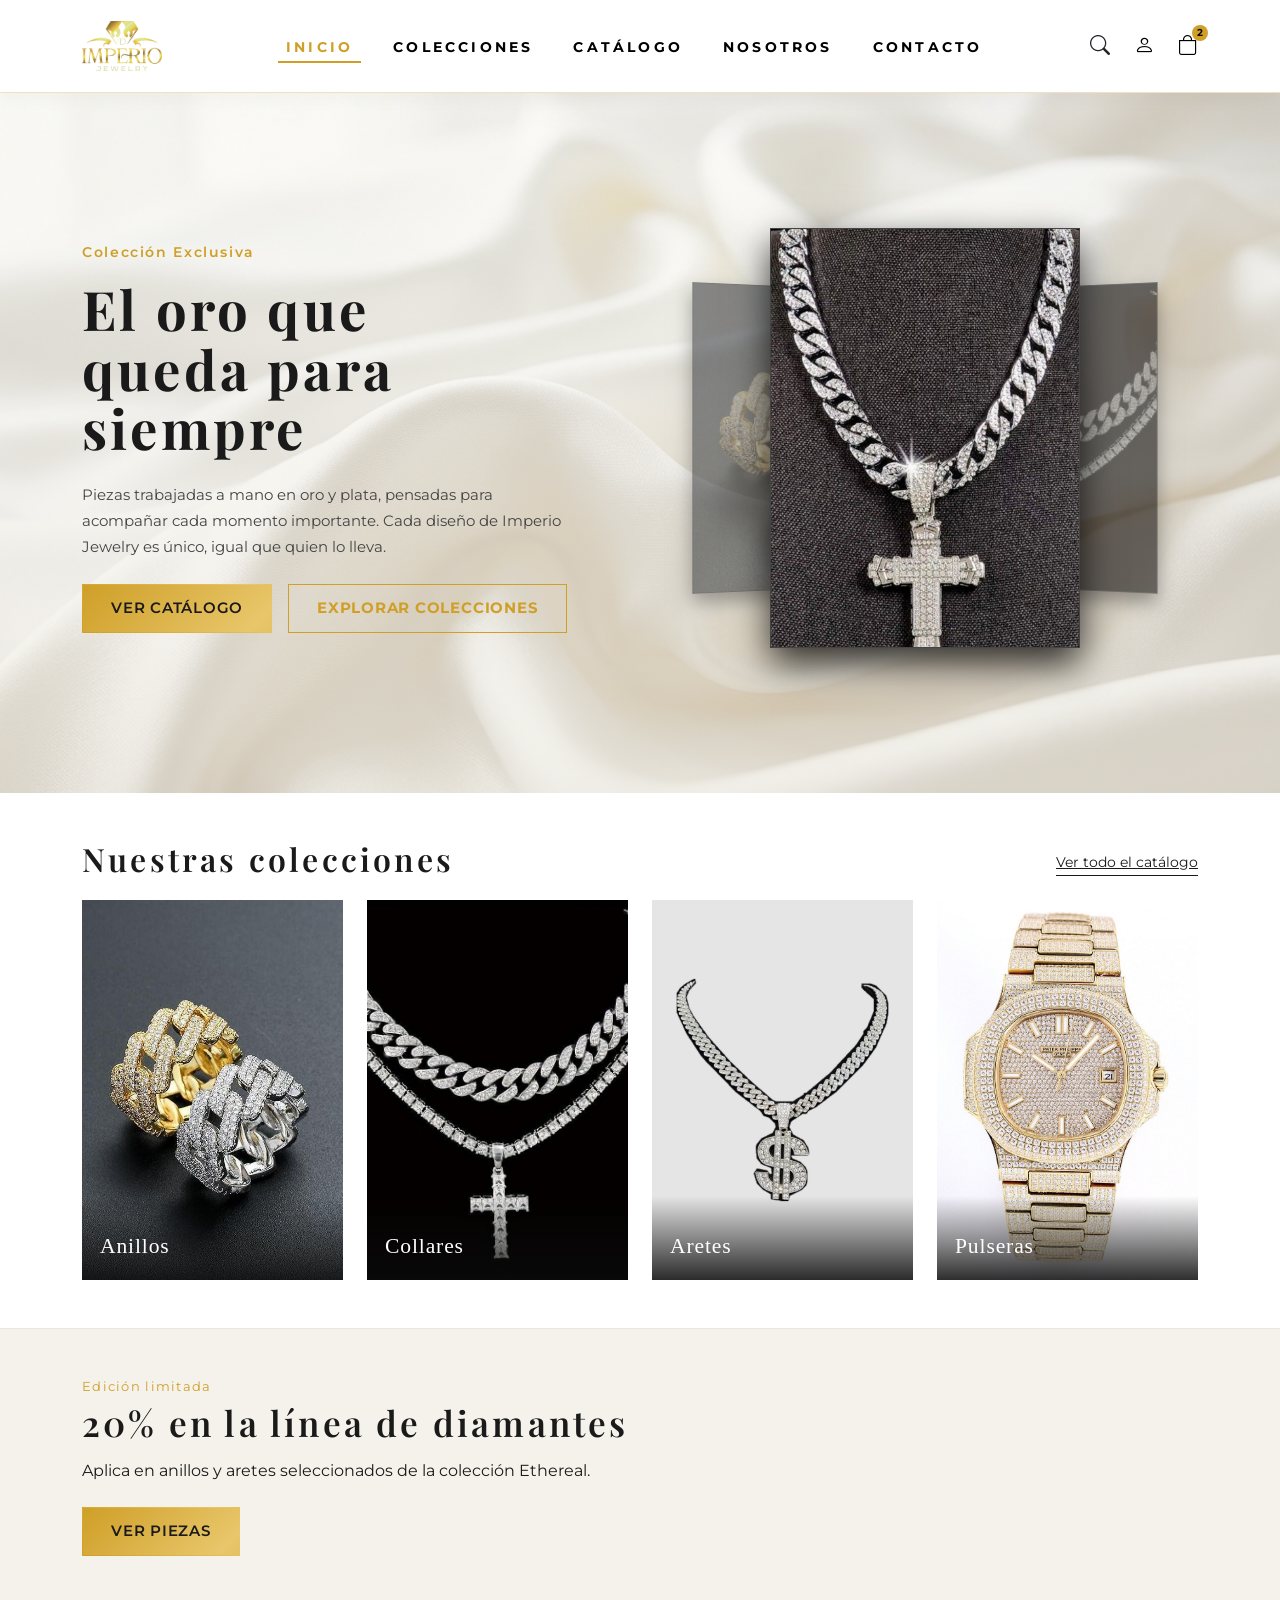
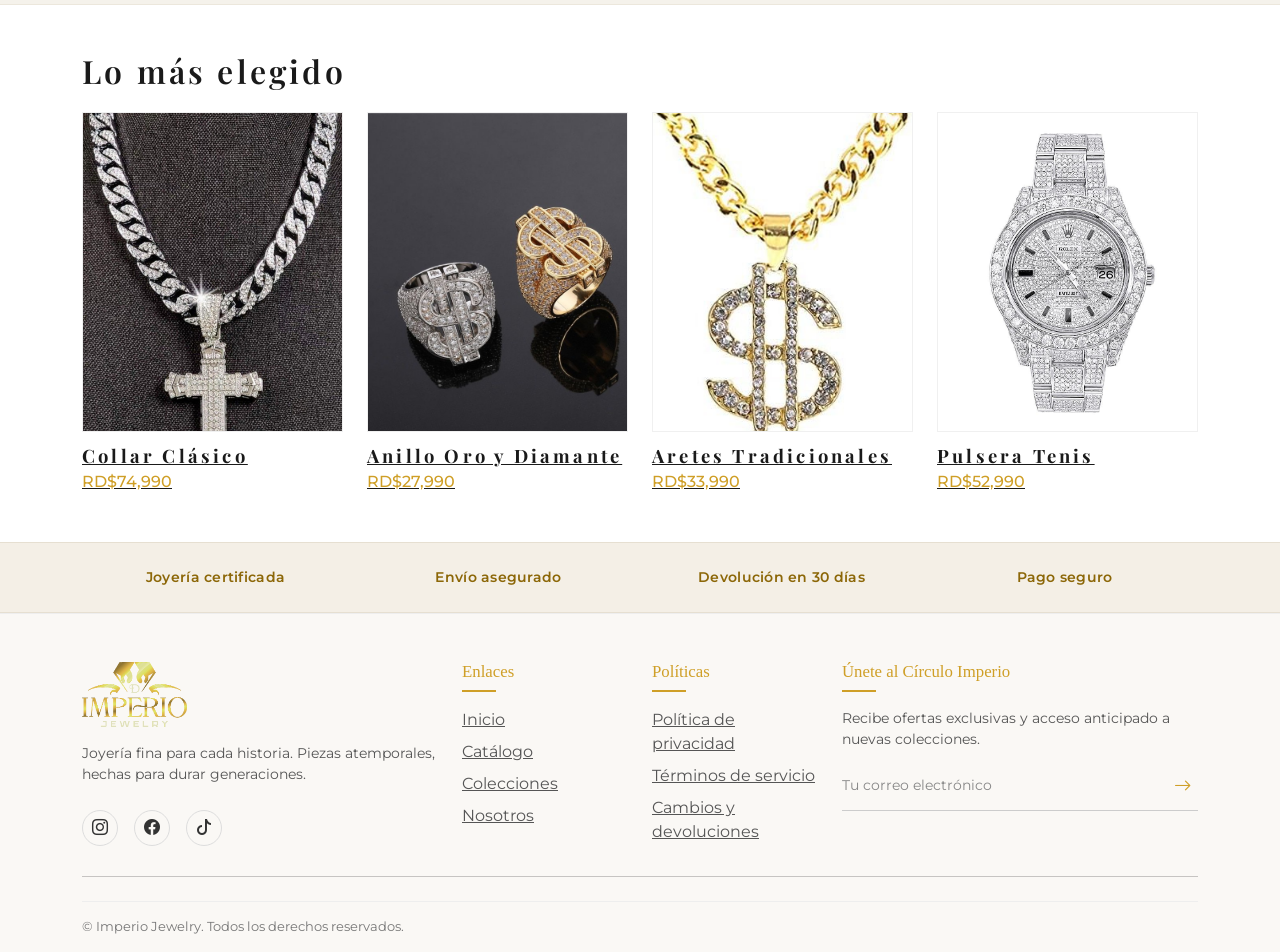
==== commit b1db80b8: "Fix" ====
--- a/index.html
+++ b/index.html
@@ -22,37 +22,11 @@
       <a class="navbar-brand d-flex align-items-center" href="index.html">
         <img src="img/logo-dorado.png" alt="Imperio Jewelry" class="logo-img">
       </a>
-      <button class="navbar-toggler" type="button" data-bs-toggle="offcanvas" data-bs-target="#offcanvasNavImperio"
+      <button class="navbar-toggler" type="button" data-bs-toggle="collapse" data-bs-target="#navImperio"
         aria-label="Abrir menú">
         <span class="navbar-toggler-icon"></span>
       </button>
-      <div class="offcanvas offcanvas-start d-lg-none" tabindex="-1" id="offcanvasNavImperio">
-        <div class="offcanvas-header">
-          <a href="index.html"><img src="img/logo-dorado.png" alt="Imperio Jewelry" class="logo-img"></a>
-          <button type="button" class="btn-close" data-bs-dismiss="offcanvas" aria-label="Cerrar"></button>
-        </div>
-        <div class="offcanvas-body">
-          <ul class="navbar-nav gap-1">
-            <li class="nav-item"><a class="nav-link active" href="index.html">Inicio</a></li>
-            <li class="nav-item"><a class="nav-link" href="index.html#colecciones">Colecciones</a></li>
-            <li class="nav-item"><a class="nav-link" href="catalogo.html">Catálogo</a></li>
-            <li class="nav-item"><a class="nav-link" href="nosotros.html">Nosotros</a></li>
-            <li class="nav-item"><a class="nav-link" href="contacto.html">Contacto</a></li>
-          </ul>
-          <hr>
-          <div class="d-flex align-items-center gap-4 iconos-nav">
-            <a href="catalogo.html" aria-label="Buscar"><i class="bi bi-search"></i></a>
-            <a href="login.html" data-bs-toggle="modal" data-bs-target="#modalCuenta" aria-label="Iniciar sesión"><i
-                class="bi bi-person"></i></a>
-            <a href="carrito.html" data-bs-toggle="offcanvas" data-bs-target="#offcanvasCarrito" aria-label="Carrito"
-              class="position-relative">
-              <i class="bi bi-bag"></i><span class="badge-carrito">2</span>
-            </a>
-          </div>
-        </div>
-      </div>
-      <!-- Desktop nav (hidden on mobile) -->
-      <div class="collapse navbar-collapse d-none d-lg-flex" id="navImperio">
+      <div class="collapse navbar-collapse" id="navImperio">
         <ul class="navbar-nav mx-lg-auto gap-lg-4">
           <li class="nav-item"><a class="nav-link active" href="index.html">Inicio</a></li>
           <li class="nav-item"><a class="nav-link" href="index.html#colecciones">Colecciones</a></li>
@@ -61,7 +35,8 @@
           <li class="nav-item"><a class="nav-link" href="contacto.html">Contacto</a></li>
         </ul>
         <div class="d-flex align-items-center gap-4 iconos-nav mt-4 mt-lg-0">
-          <a href="catalogo.html" aria-label="Buscar"><i class="bi bi-search"></i></a>
+                    <a href="#" data-bs-toggle="modal" data-bs-target="#modalBuscar" aria-label="Buscar" class="d-lg-none"><i class="bi bi-search"></i></a>
+          <a href="#" class="d-none d-lg-block text-dark" onclick="document.getElementById('searchOverlay').classList.add('active'); setTimeout(() => document.getElementById('searchInputPC').focus(), 100); return false;" aria-label="Buscar"><i class="bi bi-search"></i></a>
           <a href="login.html" data-bs-toggle="modal" data-bs-target="#modalCuenta" aria-label="Iniciar sesión"><i
               class="bi bi-person"></i></a>
           <a href="carrito.html" data-bs-toggle="offcanvas" data-bs-target="#offcanvasCarrito" aria-label="Carrito"
@@ -71,7 +46,42 @@
         </div>
       </div>
     </div>
-  </nav>
+    <!-- Search Overlay Desktop -->
+  <div id="searchOverlay" class="search-overlay d-none d-lg-flex align-items-center shadow-sm">
+    <div class="container">
+      <form class="d-flex align-items-center w-100 position-relative" onsubmit="event.preventDefault(); window.location.href='catalogo.html';">
+        <i class="bi bi-search text-muted me-3 fs-4"></i>
+        <input type="text" id="searchInputPC" class="form-control search-overlay-input flex-grow-1" placeholder="�Qu� joya est�s buscando?">
+        <button type="button" class="btn p-2 ms-3 text-dark" onclick="document.getElementById('searchOverlay').classList.remove('active');" aria-label="Cerrar"><i class="bi bi-x-lg fs-4"></i></button>
+      </form>
+    </div>
+  </div>
+</nav>
+
+<!-- Modal Buscar -->
+<div class="modal fade" id="modalBuscar" tabindex="-1" aria-labelledby="modalBuscarLabel" aria-hidden="true">
+  <div class="modal-dialog modal-dialog-centered">
+    <div class="modal-content border-0" style="background: #ffffff; border-radius: 4px; box-shadow: 0 15px 40px rgba(0,0,0,0.12);">
+      <div class="modal-body p-4 p-md-5">
+        <div class="d-flex justify-content-between align-items-center mb-4">
+          <h5 class="modal-title" id="modalBuscarLabel" style="font-family: 'Playfair Display', serif; font-size: 1.6rem; color: #1a1a1a;">Encuentra tu joya</h5>
+          <button type="button" class="btn-close" data-bs-dismiss="modal" aria-label="Cerrar"></button>
+        </div>
+        <form onsubmit="event.preventDefault(); window.location.href='catalogo.html';" class="position-relative">
+          <input type="text" class="form-control form-control-lg" placeholder="Ej. Collar de perlas..." style="border: none; border-bottom: 2px solid #eaeaea; border-radius: 0; padding-left: 0; font-size: 1.15rem; box-shadow: none; background: transparent; transition: border-color 0.3s;" onfocus="this.style.borderBottomColor='#cf9f27'" onblur="this.style.borderBottomColor='#eaeaea'">
+          <button type="submit" class="btn position-absolute end-0 top-50 translate-middle-y" style="background: none; border: none; color: #cf9f27;"><i class="bi bi-search fs-5"></i></button>
+        </form>
+        <div class="mt-4 pt-2" style="font-size: 0.85rem; color: #777;">
+          <strong>B�squedas frecuentes:</strong> 
+          <a href="catalogo.html" style="color: #444; text-decoration: underline; margin-left: 8px;">Anillos de oro</a>, 
+          <a href="catalogo.html" style="color: #444; text-decoration: underline; margin-left: 5px;">Colecci�n Real</a>
+        </div>
+      </div>
+    </div>
+  </div>
+</div>
+
+
 
   <!-- HERO -->
   <header class="hero py-5">
@@ -427,4 +437,7 @@
   <script src="assets/js/lib/bootstrap/bootstrap.bundle.min.js"></script>
 </body>
 
-</html>+</html>
+
+
+
--- a/css/estilos.css
+++ b/css/estilos.css
@@ -1339,16 +1339,38 @@
   }
 
   /* Mobile nav menu */
+  .navbar-collapse {
+    background: #ffffff;
+    margin-top: 10px;
+    padding: 0;
+    border-top: 1px solid rgba(207, 159, 39, 0.3);
+    box-shadow: 0 20px 40px rgba(0,0,0,0.08);
+  }
+
   .navbar-nav {
-    padding: 10px 0;
+    padding: 0;
+    margin-bottom: 0 !important;
     gap: 0 !important;
   }
 
   .navbar-nav .nav-link {
-    font-size: 0.8rem;
-    letter-spacing: 0.15rem;
-    padding: 10px 4px;
-    border-bottom: 1px solid #f0efe9;
+    font-size: 0.85rem;
+    letter-spacing: 0.25rem;
+    padding: 18px 25px;
+    border-bottom: 1px solid #f5f5f5;
+    text-align: left;
+    background: transparent;
+    border-radius: 0;
+    transition: background-color 0.3s ease, padding-left 0.3s ease;
+    color: #000000;
+  }
+
+  .navbar-nav .nav-link:hover,
+  .navbar-nav .nav-link.active {
+    background: #fdfdfd;
+    color: #cf9f27 !important;
+    padding-left: 30px;
+    transform: none;
   }
 
   .navbar-nav .nav-link::after {
@@ -1356,9 +1378,12 @@
   }
 
   .iconos-nav {
-    border-top: 1px solid #eee;
-    padding-top: 12px;
-    justify-content: center;
+    background: #faf8f5;
+    margin-top: 0 !important;
+    padding: 22px 35px;
+    justify-content: space-between;
+    border-top: none;
+    gap: 0 !important;
   }
 
   /* Hero section */
@@ -1557,3 +1582,71 @@
     font-size: 1rem;
   }
 }
+
+
+
+/* Buscador Offcanvas */
+.offcanvas-buscar {
+  height: auto !important;
+  min-height: 120px;
+  background: rgba(255, 255, 255, 0.98);
+  border-bottom: 1px solid rgba(207, 159, 39, 0.3);
+  box-shadow: 0 10px 30px rgba(0,0,0,0.05);
+}
+.offcanvas-buscar .offcanvas-body {
+  padding: 30px 0;
+}
+.offcanvas-buscar .form-control {
+  font-family: 'Playfair Display', serif;
+  font-size: clamp(1.4rem, 4vw, 2rem);
+  color: #1a1a1a;
+  border: none;
+  border-bottom: 2px solid transparent;
+  border-radius: 0;
+  padding: 10px 0;
+  background: transparent;
+  transition: all 0.3s;
+}
+.offcanvas-buscar .form-control:focus {
+  box-shadow: none;
+  border-bottom-color: #cf9f27;
+}
+.offcanvas-buscar .form-control::placeholder {
+  color: #d1d1d1;
+}
+
+
+/* Overlay Search Desktop */
+.search-overlay {
+  position: absolute;
+  top: 0;
+  left: 0;
+  width: 100%;
+  height: 100%;
+  background: rgba(255,255,255,0.98);
+  z-index: 2000;
+  opacity: 0;
+  visibility: hidden;
+  transition: opacity 0.3s ease, visibility 0.3s ease;
+}
+.search-overlay.active {
+  opacity: 1;
+  visibility: visible;
+}
+.search-overlay-input {
+  border: none;
+  border-bottom: 2px solid #cf9f27;
+  border-radius: 0;
+  font-size: 1.4rem;
+  padding: 10px 0;
+  background: transparent;
+  color: #1a1a1a;
+  font-family: 'Playfair Display', serif;
+}
+.search-overlay-input:focus {
+  box-shadow: none;
+  background: transparent;
+}
+.search-overlay-input::placeholder {
+  color: #c4c4c4;
+}
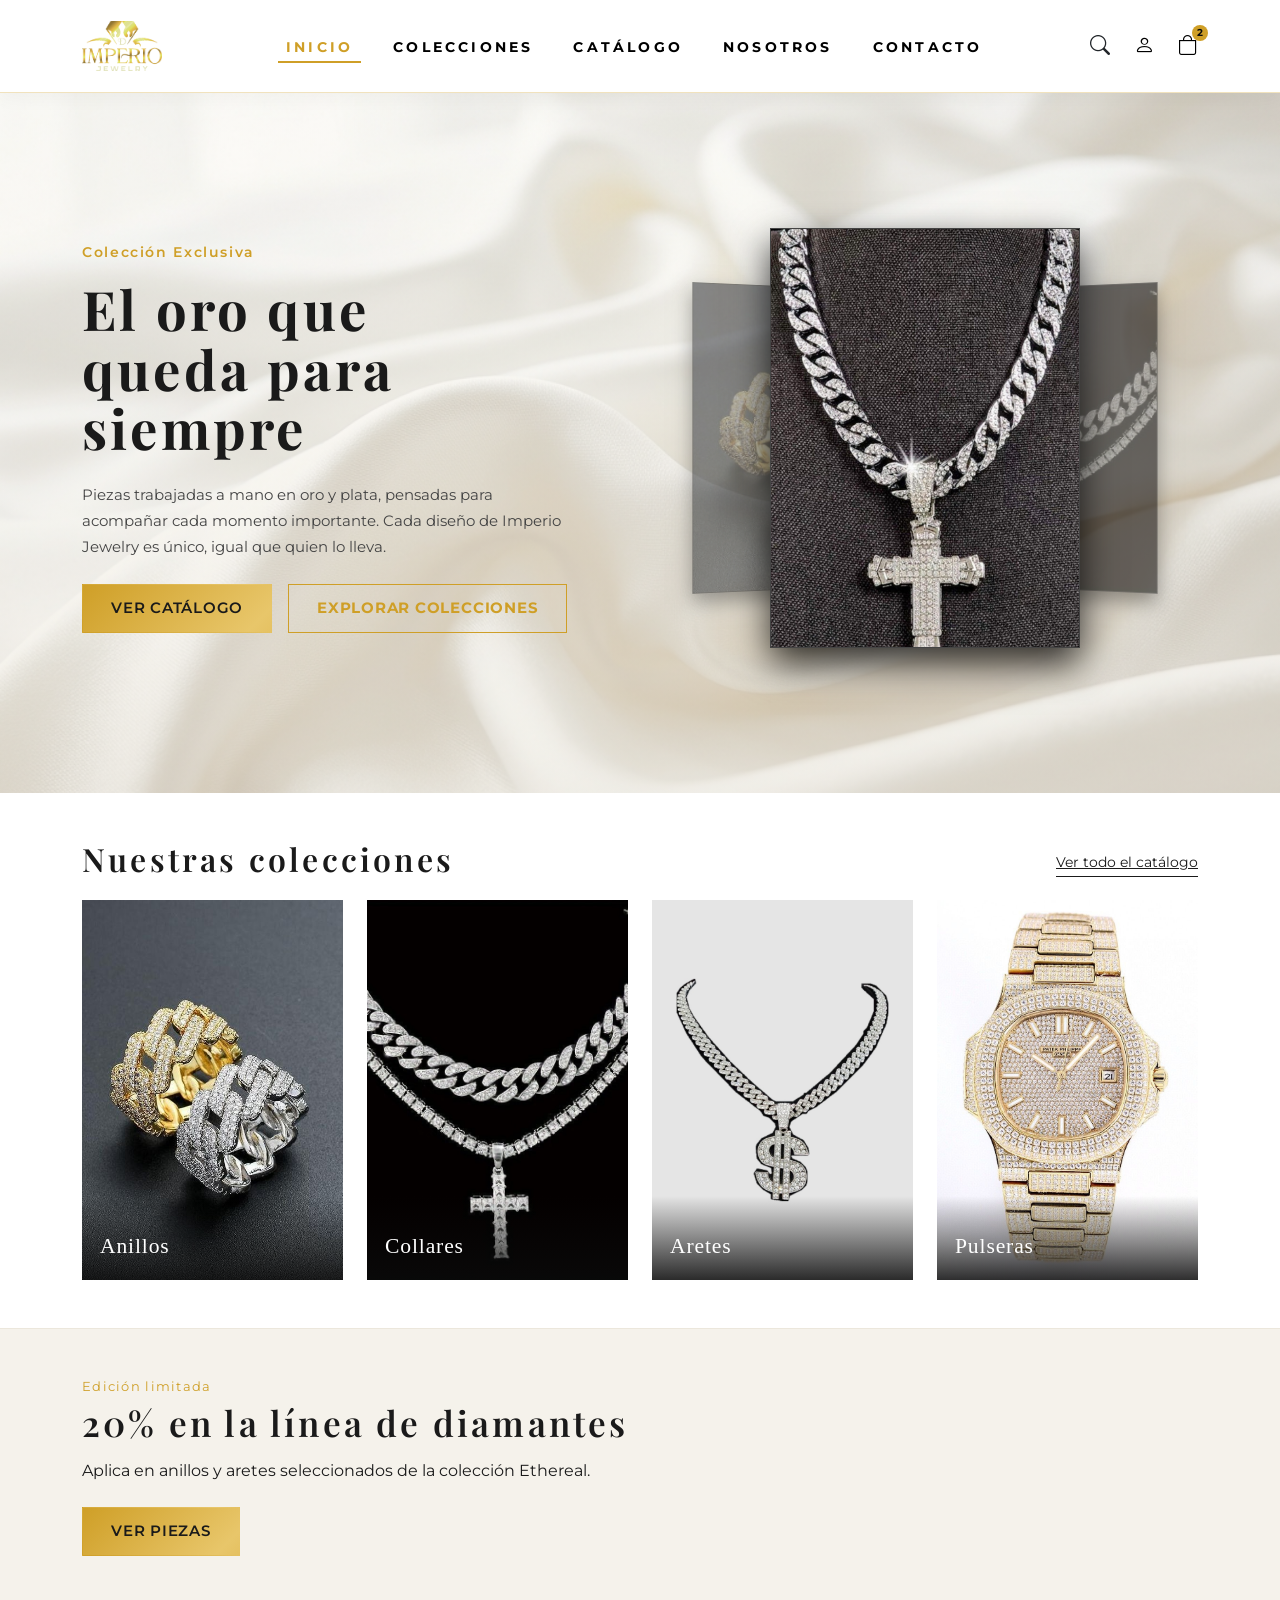
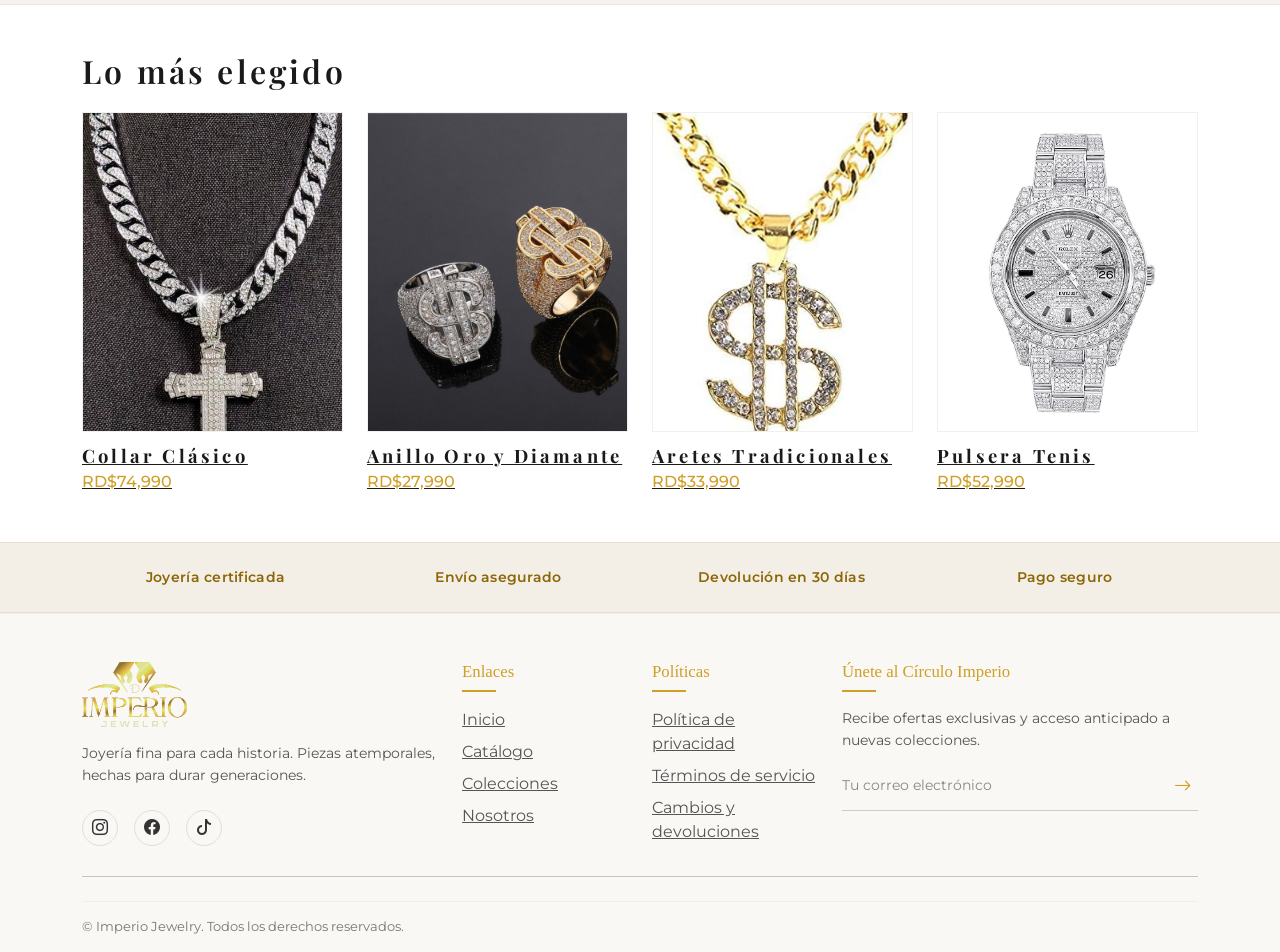
==== commit 3c000eca: "animaciones y buscador" ====
--- a/index.html
+++ b/index.html
@@ -35,8 +35,11 @@
           <li class="nav-item"><a class="nav-link" href="contacto.html">Contacto</a></li>
         </ul>
         <div class="d-flex align-items-center gap-4 iconos-nav mt-4 mt-lg-0">
-                    <a href="#" data-bs-toggle="modal" data-bs-target="#modalBuscar" aria-label="Buscar" class="d-lg-none"><i class="bi bi-search"></i></a>
-          <a href="#" class="d-none d-lg-block text-dark" onclick="document.getElementById('searchOverlay').classList.add('active'); setTimeout(() => document.getElementById('searchInputPC').focus(), 100); return false;" aria-label="Buscar"><i class="bi bi-search"></i></a>
+          <a href="#" data-bs-toggle="modal" data-bs-target="#modalBuscar" aria-label="Buscar" class="d-lg-none"><i
+              class="bi bi-search"></i></a>
+          <a href="#" class="d-none d-lg-block text-dark"
+            onclick="document.getElementById('searchOverlay').classList.add('active'); setTimeout(() => document.getElementById('searchInputPC').focus(), 100); return false;"
+            aria-label="Buscar"><i class="bi bi-search"></i></a>
           <a href="login.html" data-bs-toggle="modal" data-bs-target="#modalCuenta" aria-label="Iniciar sesión"><i
               class="bi bi-person"></i></a>
           <a href="carrito.html" data-bs-toggle="offcanvas" data-bs-target="#offcanvasCarrito" aria-label="Carrito"
@@ -47,39 +50,43 @@
       </div>
     </div>
     <!-- Search Overlay Desktop -->
-  <div id="searchOverlay" class="search-overlay d-none d-lg-flex align-items-center shadow-sm">
-    <div class="container">
-      <form class="d-flex align-items-center w-100 position-relative" onsubmit="event.preventDefault(); window.location.href='catalogo.html';">
-        <i class="bi bi-search text-muted me-3 fs-4"></i>
-        <input type="text" id="searchInputPC" class="form-control search-overlay-input flex-grow-1" placeholder="�Qu� joya est�s buscando?">
-        <button type="button" class="btn p-2 ms-3 text-dark" onclick="document.getElementById('searchOverlay').classList.remove('active');" aria-label="Cerrar"><i class="bi bi-x-lg fs-4"></i></button>
-      </form>
+    <div id="searchOverlay" class="search-overlay d-none d-lg-flex align-items-center shadow-sm">
+      <div class="container">
+        <form class="d-flex align-items-center w-100 position-relative"
+          onsubmit="event.preventDefault(); const q = document.getElementById('searchInputPC').value.trim(); window.location.href='catalogo.html' + (q ? '?q=' + encodeURIComponent(q) : '');">
+          <i class="bi bi-search text-muted me-3 fs-4"></i>
+          <input type="text" id="searchInputPC" class="form-control search-overlay-input flex-grow-1"
+            placeholder="¿Qué joya estás buscando?">
+          <button type="button" class="btn p-2 ms-3 text-dark"
+            onclick="document.getElementById('searchOverlay').classList.remove('active');" aria-label="Cerrar"><i
+              class="bi bi-x-lg fs-4"></i></button>
+        </form>
+      </div>
+    </div>
+  </nav>
+
+  <!-- Modal Buscar -->
+  <div class="modal fade" id="modalBuscar" tabindex="-1" aria-labelledby="modalBuscarLabel" aria-hidden="true">
+    <div class="modal-dialog modal-dialog-centered">
+      <div class="modal-content border-0"
+        style="background: #ffffff; border-radius: 4px; box-shadow: 0 15px 40px rgba(0,0,0,0.12);">
+        <div class="modal-body p-4 p-md-5">
+          <div class="d-flex justify-content-between align-items-center mb-4">
+            <h5 class="modal-title" id="modalBuscarLabel"
+              style="font-family: 'Playfair Display', serif; font-size: 1.6rem; color: #1a1a1a;">Encuentra tu joya</h5>
+            <button type="button" class="btn-close" data-bs-dismiss="modal" aria-label="Cerrar"></button>
+          </div>
+          <form onsubmit="event.preventDefault(); const q = this.querySelector('input').value.trim(); window.location.href='catalogo.html' + (q ? '?q=' + encodeURIComponent(q) : '');" class="position-relative">
+            <input type="text" class="form-control form-control-lg" placeholder="Ej. Collar de perlas..."
+              style="border: none; border-bottom: 2px solid #eaeaea; border-radius: 0; padding-left: 0; font-size: 1.15rem; box-shadow: none; background: transparent; transition: border-color 0.3s;"
+              onfocus="this.style.borderBottomColor='#cf9f27'" onblur="this.style.borderBottomColor='#eaeaea'">
+            <button type="submit" class="btn position-absolute end-0 top-50 translate-middle-y"
+              style="background: none; border: none; color: #cf9f27;"><i class="bi bi-search fs-5"></i></button>
+          </form>
+        </div>
+      </div>
     </div>
   </div>
-</nav>
-
-<!-- Modal Buscar -->
-<div class="modal fade" id="modalBuscar" tabindex="-1" aria-labelledby="modalBuscarLabel" aria-hidden="true">
-  <div class="modal-dialog modal-dialog-centered">
-    <div class="modal-content border-0" style="background: #ffffff; border-radius: 4px; box-shadow: 0 15px 40px rgba(0,0,0,0.12);">
-      <div class="modal-body p-4 p-md-5">
-        <div class="d-flex justify-content-between align-items-center mb-4">
-          <h5 class="modal-title" id="modalBuscarLabel" style="font-family: 'Playfair Display', serif; font-size: 1.6rem; color: #1a1a1a;">Encuentra tu joya</h5>
-          <button type="button" class="btn-close" data-bs-dismiss="modal" aria-label="Cerrar"></button>
-        </div>
-        <form onsubmit="event.preventDefault(); window.location.href='catalogo.html';" class="position-relative">
-          <input type="text" class="form-control form-control-lg" placeholder="Ej. Collar de perlas..." style="border: none; border-bottom: 2px solid #eaeaea; border-radius: 0; padding-left: 0; font-size: 1.15rem; box-shadow: none; background: transparent; transition: border-color 0.3s;" onfocus="this.style.borderBottomColor='#cf9f27'" onblur="this.style.borderBottomColor='#eaeaea'">
-          <button type="submit" class="btn position-absolute end-0 top-50 translate-middle-y" style="background: none; border: none; color: #cf9f27;"><i class="bi bi-search fs-5"></i></button>
-        </form>
-        <div class="mt-4 pt-2" style="font-size: 0.85rem; color: #777;">
-          <strong>B�squedas frecuentes:</strong> 
-          <a href="catalogo.html" style="color: #444; text-decoration: underline; margin-left: 8px;">Anillos de oro</a>, 
-          <a href="catalogo.html" style="color: #444; text-decoration: underline; margin-left: 5px;">Colecci�n Real</a>
-        </div>
-      </div>
-    </div>
-  </div>
-</div>
 
 
 
@@ -435,9 +442,7 @@
   </div>
 
   <script src="assets/js/lib/bootstrap/bootstrap.bundle.min.js"></script>
+  <script src="js/animaciones.js"></script>
 </body>
 
-</html>
-
-
-
+</html>
--- a/css/estilos.css
+++ b/css/estilos.css
@@ -1251,6 +1251,241 @@
   color: var(--blanco);
   border-color: var(--negro);
 }
+
+/* ===================================================
+   Buscador Header Catálogo (Elegante & Responsivo)
+   =================================================== */
+.catalogo-header-section {
+  background: linear-gradient(180deg, #fdfbf7 0%, #f6f3eb 100%);
+}
+
+.buscador-catalogo-wrapper {
+  width: 100%;
+}
+
+.buscador-catalogo-caja {
+  position: relative;
+  display: flex;
+  align-items: center;
+  width: 100%;
+  background: #ffffff;
+  border: 1.5px solid #dfd5c2;
+  border-radius: 50px;
+  padding: 6px 14px 6px 22px;
+  box-shadow: 0 4px 18px rgba(0, 0, 0, 0.04);
+  transition: all 0.3s cubic-bezier(0.16, 1, 0.3, 1);
+}
+
+.buscador-catalogo-caja:hover {
+  border-color: #cf9f27;
+  box-shadow: 0 6px 22px rgba(207, 159, 39, 0.12);
+}
+
+.buscador-catalogo-caja:focus-within {
+  border-color: #cf9f27;
+  background: #ffffff;
+  box-shadow: 0 0 0 4px rgba(207, 159, 39, 0.16), 0 8px 25px rgba(0, 0, 0, 0.06);
+}
+
+.icono-lupa-catalogo {
+  color: #cf9f27;
+  font-size: 1.25rem;
+  margin-right: 14px;
+  display: flex;
+  align-items: center;
+  flex-shrink: 0;
+  transition: transform 0.2s ease, color 0.2s ease;
+}
+
+.buscador-catalogo-caja:focus-within .icono-lupa-catalogo {
+  transform: scale(1.08);
+  color: #b8860b;
+}
+
+.input-buscador-catalogo {
+  border: none;
+  outline: none;
+  background: transparent;
+  color: #1a1a1a;
+  font-size: 0.98rem;
+  font-weight: 500;
+  width: 100%;
+  padding: 10px 0;
+  font-family: 'Montserrat', sans-serif;
+}
+
+.input-buscador-catalogo::placeholder {
+  color: #8c8c8c;
+  font-weight: 400;
+  font-size: 0.92rem;
+}
+
+.btn-limpiar-busqueda {
+  border: none;
+  background: #f2eee6;
+  color: #555;
+  width: 28px;
+  height: 28px;
+  border-radius: 50%;
+  display: inline-flex;
+  align-items: center;
+  justify-content: center;
+  font-size: 0.75rem;
+  cursor: pointer;
+  flex-shrink: 0;
+  margin-left: 8px;
+  transition: all 0.2s ease;
+}
+
+.btn-limpiar-busqueda:hover {
+  background: #1a1a1a;
+  color: #ffffff;
+}
+
+.badge-busqueda-info {
+  display: inline-flex;
+  align-items: center;
+  gap: 8px;
+  background: rgba(207, 159, 39, 0.08);
+  color: #795b0e;
+  border: 1px solid rgba(207, 159, 39, 0.28);
+  padding: 6px 16px;
+  border-radius: 20px;
+  font-size: 0.82rem;
+  font-weight: 500;
+  animation: fadeInDown 0.3s ease;
+}
+
+.badge-busqueda-info strong {
+  color: #1a1a1a;
+  font-weight: 600;
+}
+
+.badge-busqueda-info .btn-cerrar-badge {
+  background: none;
+  border: none;
+  color: #795b0e;
+  font-size: 1.1rem;
+  cursor: pointer;
+  padding: 0;
+  line-height: 1;
+  display: inline-flex;
+  align-items: center;
+  margin-left: 2px;
+  transition: transform 0.15s ease, color 0.15s ease;
+}
+
+.badge-busqueda-info .btn-cerrar-badge:hover {
+  color: #000;
+  transform: scale(1.2);
+}
+
+/* Estado sin resultados */
+.sin-resultados-box {
+  background: #faf8f5;
+  border: 1.5px dashed #dfd5c2;
+  border-radius: 12px;
+  padding: 50px 20px;
+  text-align: center;
+  margin: 30px auto;
+  max-width: 600px;
+  animation: fadeIn 0.3s ease;
+}
+
+.sin-resultados-icono {
+  width: 64px;
+  height: 64px;
+  border-radius: 50%;
+  background: rgba(207, 159, 39, 0.12);
+  color: #cf9f27;
+  font-size: 1.6rem;
+  display: inline-flex;
+  align-items: center;
+  justify-content: center;
+  margin-bottom: 16px;
+}
+
+.sin-resultados-titulo {
+  font-family: 'Playfair Display', serif;
+  font-size: 1.45rem;
+  color: #1a1a1a;
+  margin-bottom: 8px;
+  letter-spacing: 0.05rem;
+}
+
+.sin-resultados-sub {
+  color: #666;
+  font-size: 0.88rem;
+  max-width: 440px;
+  margin: 0 auto 22px auto;
+  line-height: 1.6;
+}
+
+.btn-restablecer-busqueda {
+  background: #1a1a1a;
+  color: #ffffff;
+  border: none;
+  padding: 10px 24px;
+  border-radius: 30px;
+  font-size: 0.82rem;
+  font-weight: 600;
+  letter-spacing: 0.06em;
+  text-transform: uppercase;
+  transition: all 0.25s ease;
+  display: inline-flex;
+  align-items: center;
+  gap: 6px;
+}
+
+.btn-restablecer-busqueda:hover {
+  background: #cf9f27;
+  color: #000000;
+  transform: translateY(-1px);
+}
+
+@keyframes fadeInDown {
+  from {
+    opacity: 0;
+    transform: translateY(-8px);
+  }
+  to {
+    opacity: 1;
+    transform: translateY(0);
+  }
+}
+
+@keyframes fadeIn {
+  from {
+    opacity: 0;
+    transform: scale(0.98);
+  }
+  to {
+    opacity: 1;
+    transform: scale(1);
+  }
+}
+
+/* Responsivo para celulares */
+@media (max-width: 575.98px) {
+  .buscador-catalogo-caja {
+    padding: 3px 8px 3px 14px;
+    border-radius: 40px;
+  }
+  .input-buscador-catalogo {
+    font-size: 0.88rem;
+    padding: 8px 0;
+  }
+  .input-buscador-catalogo::placeholder {
+    font-size: 0.82rem;
+  }
+  .icono-lupa-catalogo {
+    font-size: 1.05rem;
+    margin-right: 8px;
+  }
+  .sin-resultados-box {
+    padding: 35px 15px;
+  }
+}
 /* Ajustes de responsive para Hero Images */
 @media (max-width: 991px) {
   .hero-images-wrapper {
@@ -1650,3 +1885,109 @@
 .search-overlay-input::placeholder {
   color: #c4c4c4;
 }
+
+.navbar-imperio {
+  transition: background-color 0.3s ease, box-shadow 0.3s ease, border-color 0.3s ease, backdrop-filter 0.3s ease;
+}
+
+.navbar-imperio.navbar-scrolled {
+  background: rgba(255, 255, 255, 0.96) !important;
+  backdrop-filter: blur(12px);
+  -webkit-backdrop-filter: blur(12px);
+  box-shadow: 0 6px 25px rgba(0, 0, 0, 0.07) !important;
+  border-bottom-color: rgba(207, 159, 39, 0.4);
+}
+
+@keyframes heroRevealFade {
+  0% {
+    opacity: 0;
+    transform: translateY(42px);
+  }
+  100% {
+    opacity: 1;
+    transform: translateY(0);
+  }
+}
+
+@keyframes heroImageReveal {
+  0% {
+    opacity: 0;
+    transform: translateX(35px) scale(0.93);
+  }
+  100% {
+    opacity: 1;
+    transform: translateX(0) scale(1);
+  }
+}
+
+.hero .hero-eyebrow {
+  animation: heroRevealFade 0.9s cubic-bezier(0.16, 1, 0.3, 1) 0.15s backwards;
+}
+
+.hero .hero-titulo {
+  animation: heroRevealFade 1s cubic-bezier(0.16, 1, 0.3, 1) 0.4s backwards;
+}
+
+.hero .hero-texto {
+  animation: heroRevealFade 1s cubic-bezier(0.16, 1, 0.3, 1) 0.65s backwards;
+}
+
+.hero .d-flex.gap-3 {
+  animation: heroRevealFade 1.05s cubic-bezier(0.16, 1, 0.3, 1) 0.9s backwards;
+}
+
+.hero .hero-images-wrapper {
+  animation: heroImageReveal 1.2s cubic-bezier(0.16, 1, 0.3, 1) 0.5s backwards;
+}
+
+.reveal-on-scroll {
+  opacity: 0;
+  transform: translateY(35px);
+  transition: opacity 0.75s cubic-bezier(0.16, 1, 0.3, 1), transform 0.75s cubic-bezier(0.16, 1, 0.3, 1);
+  will-change: opacity, transform;
+}
+
+.reveal-on-scroll.is-visible {
+  opacity: 1;
+  transform: translateY(0);
+}
+
+.item-producto,
+.item-catalogo {
+  transition: transform 0.3s ease, box-shadow 0.3s ease;
+}
+
+.item-producto:hover,
+.item-catalogo:hover {
+  transform: translateY(-4px);
+}
+
+.item-producto-img-wrap {
+  overflow: hidden;
+}
+
+.item-producto-img-wrap img {
+  transition: transform 0.5s ease;
+}
+
+.item-producto:hover .item-producto-img-wrap img,
+.item-catalogo:hover .item-producto-img-wrap img {
+  transform: scale(1.04);
+}
+
+.franja-confianza .col-6 {
+  transition: transform 0.3s ease, color 0.3s ease;
+}
+
+.franja-confianza .col-6:hover {
+  transform: translateY(-2px);
+  color: #cf9f27;
+}
+
+@media (prefers-reduced-motion: reduce) {
+  .reveal-on-scroll {
+    opacity: 1 !important;
+    transform: none !important;
+    transition: none !important;
+  }
+}
